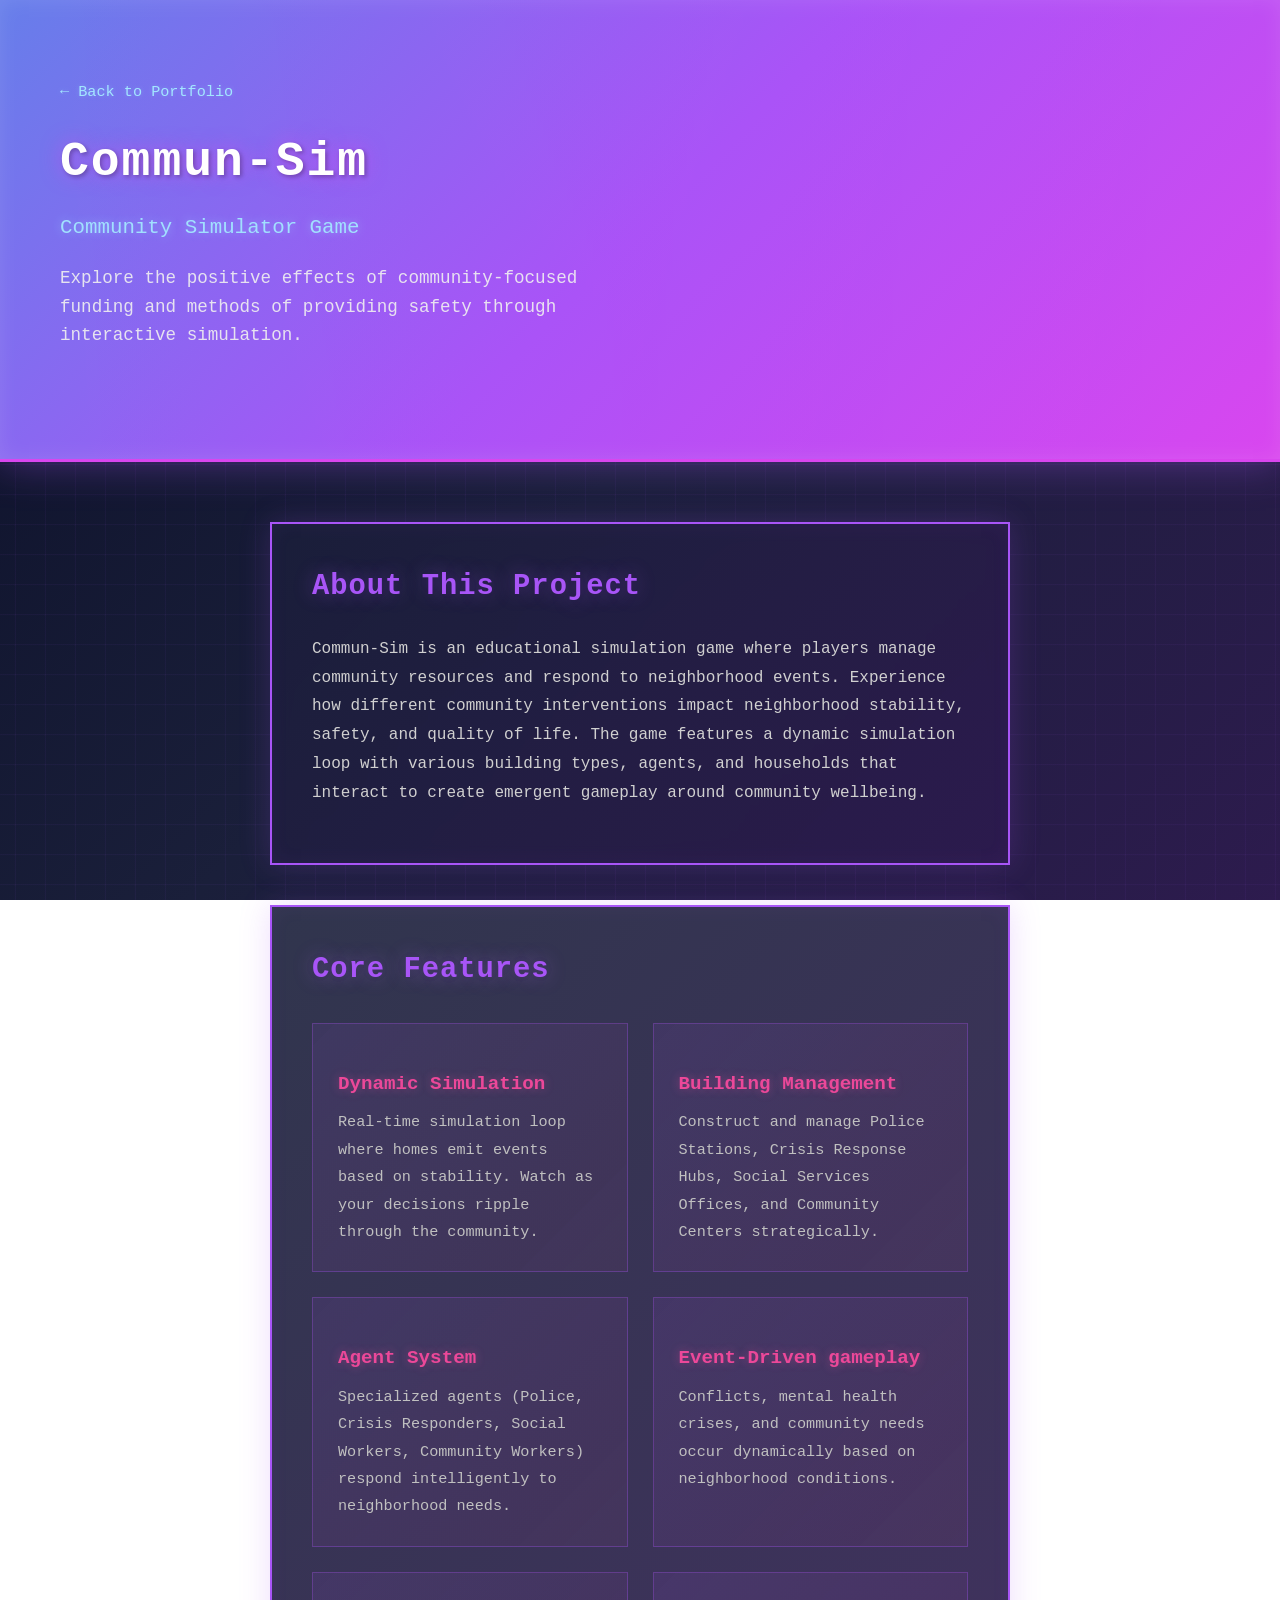
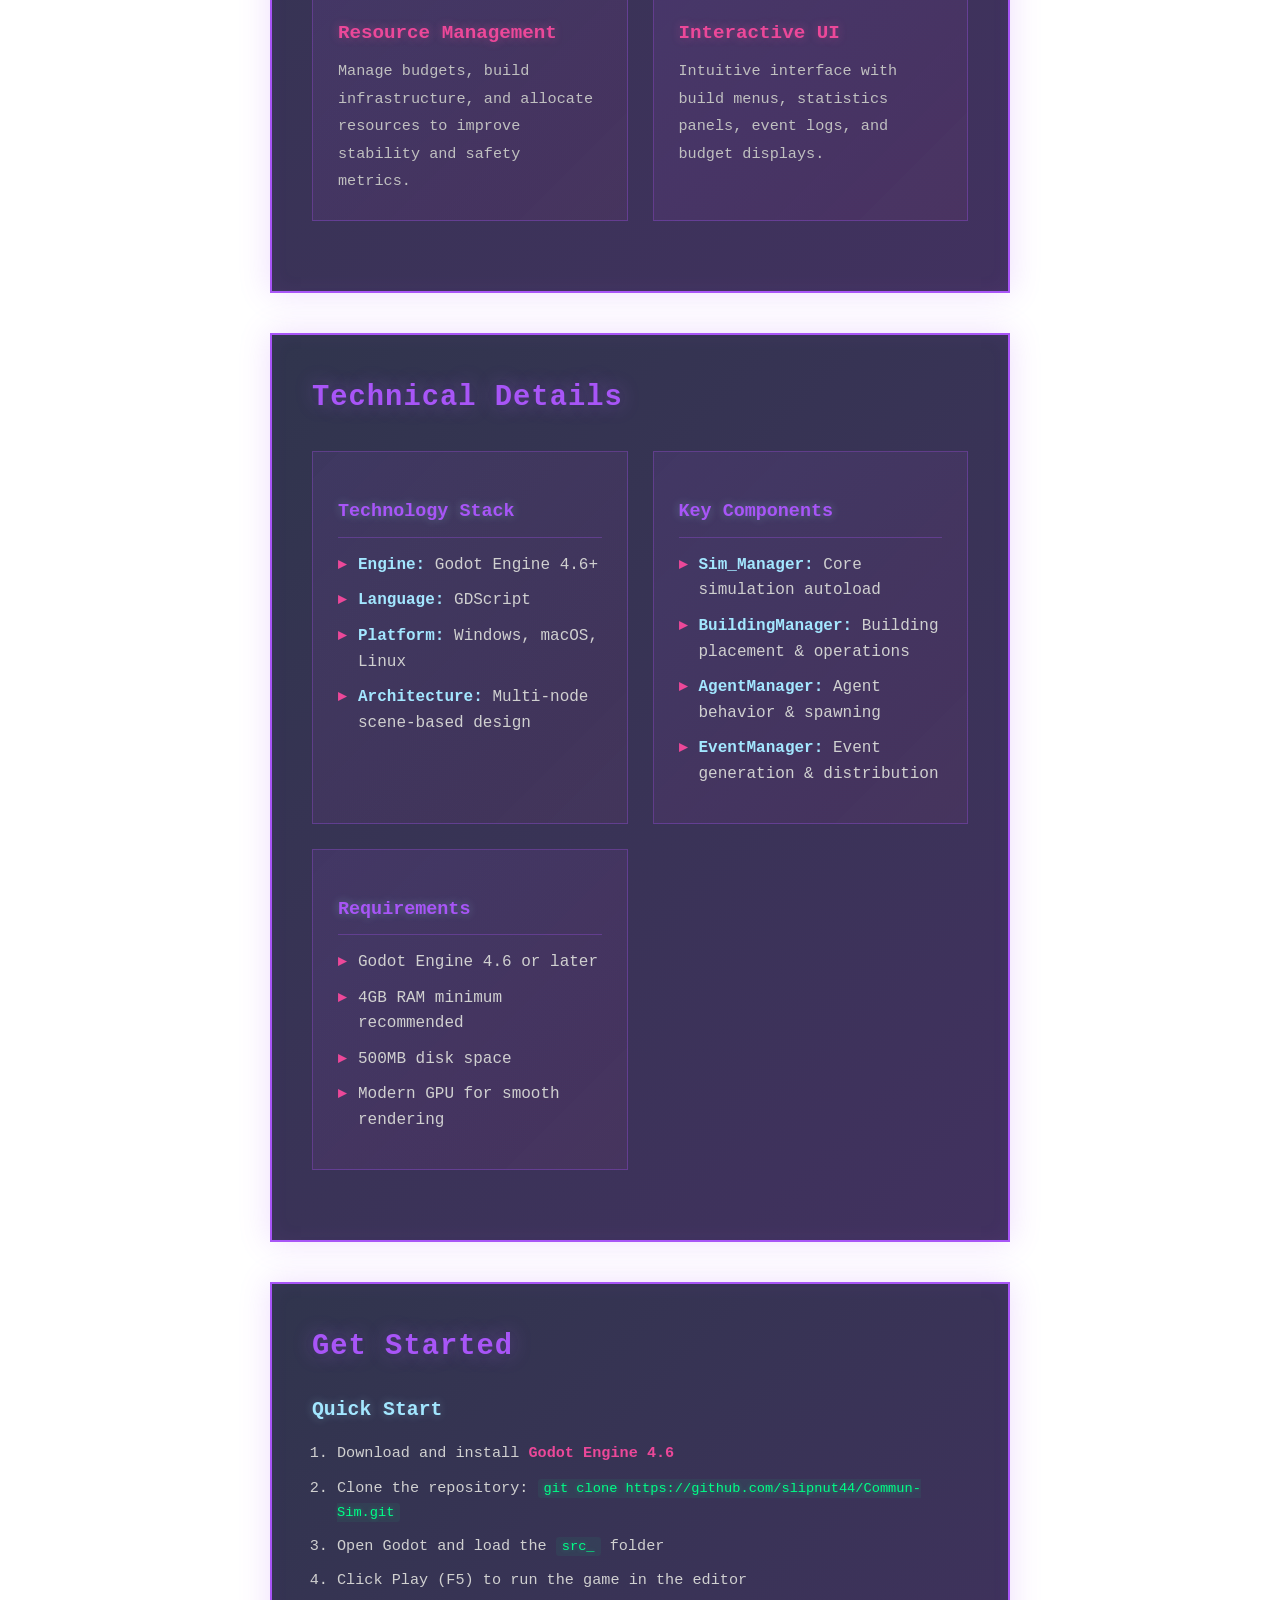
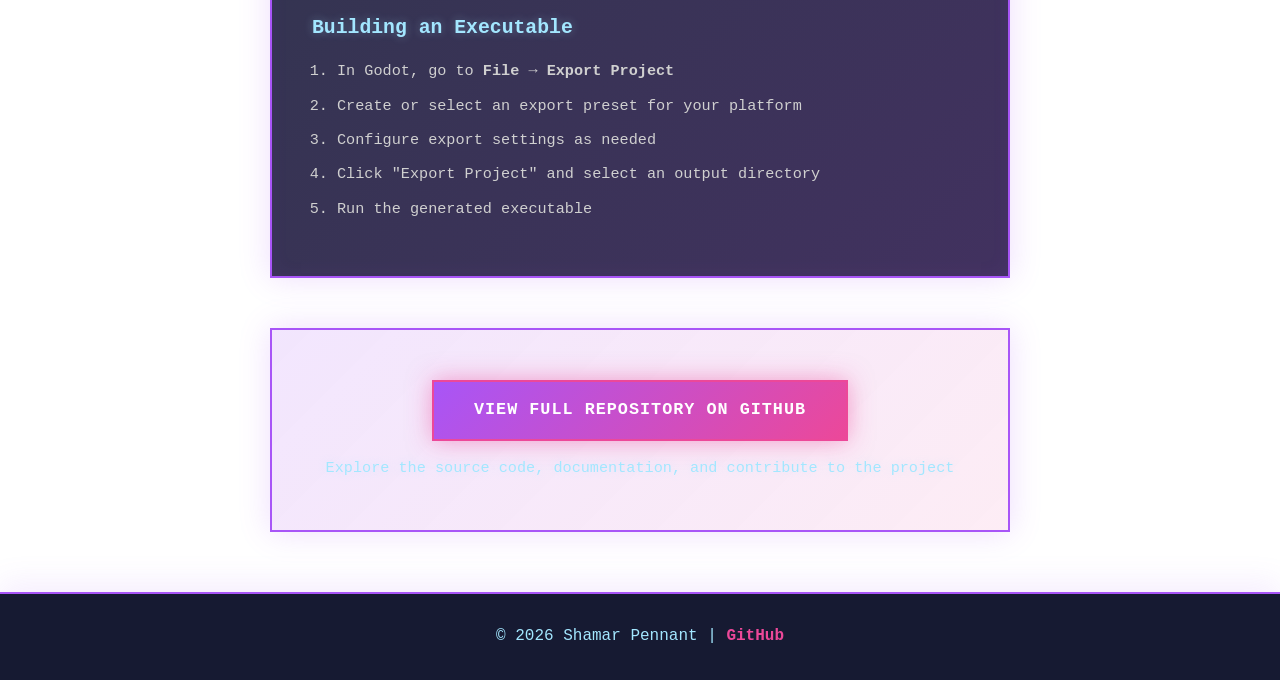
==== commun-sim.html @ 07056d63 "Add detailed project pages for Commun-Sim and dFile with comprehensive documentation" ====
<!DOCTYPE html>
<html lang="en">
<head>
    <meta charset="UTF-8">
    <meta name="viewport" content="width=device-width, initial-scale=1.0">
    <title>Commun-Sim - Community Simulator Game</title>
    <link rel="stylesheet" href="css/style.css">
</head>

<body>
    <header class="hero">
        <div class="hero-content">
            <a href="index.html" class="back-link">← Back to Portfolio</a>
            <h1>Commun-Sim</h1>
            <p class="tagline">Community Simulator Game</p>
            <p class="intro">Explore the positive effects of community-focused funding and methods of providing safety through interactive simulation.</p>
        </div>
    </header>

    <main>
        <section class="project-detail-section">
            <h2>About This Project</h2>
            <p>Commun-Sim is an educational simulation game where players manage community resources and respond to neighborhood events. Experience how different community interventions impact neighborhood stability, safety, and quality of life. The game features a dynamic simulation loop with various building types, agents, and households that interact to create emergent gameplay around community wellbeing.</p>
        </section>

        <section class="project-detail-section">
            <h2>Core Features</h2>
            <div class="features-grid">
                <div class="feature-item">
                    <h3>Dynamic Simulation</h3>
                    <p>Real-time simulation loop where homes emit events based on stability. Watch as your decisions ripple through the community.</p>
                </div>
                <div class="feature-item">
                    <h3>Building Management</h3>
                    <p>Construct and manage Police Stations, Crisis Response Hubs, Social Services Offices, and Community Centers strategically.</p>
                </div>
                <div class="feature-item">
                    <h3>Agent System</h3>
                    <p>Specialized agents (Police, Crisis Responders, Social Workers, Community Workers) respond intelligently to neighborhood needs.</p>
                </div>
                <div class="feature-item">
                    <h3>Event-Driven gameplay</h3>
                    <p>Conflicts, mental health crises, and community needs occur dynamically based on neighborhood conditions.</p>
                </div>
                <div class="feature-item">
                    <h3>Resource Management</h3>
                    <p>Manage budgets, build infrastructure, and allocate resources to improve stability and safety metrics.</p>
                </div>
                <div class="feature-item">
                    <h3>Interactive UI</h3>
                    <p>Intuitive interface with build menus, statistics panels, event logs, and budget displays.</p>
                </div>
            </div>
        </section>

        <section class="project-detail-section">
            <h2>Technical Details</h2>
            <div class="tech-info">
                <div class="tech-item">
                    <h3>Technology Stack</h3>
                    <ul>
                        <li><strong>Engine:</strong> Godot Engine 4.6+</li>
                        <li><strong>Language:</strong> GDScript</li>
                        <li><strong>Platform:</strong> Windows, macOS, Linux</li>
                        <li><strong>Architecture:</strong> Multi-node scene-based design</li>
                    </ul>
                </div>
                <div class="tech-item">
                    <h3>Key Components</h3>
                    <ul>
                        <li><strong>Sim_Manager:</strong> Core simulation autoload</li>
                        <li><strong>BuildingManager:</strong> Building placement & operations</li>
                        <li><strong>AgentManager:</strong> Agent behavior & spawning</li>
                        <li><strong>EventManager:</strong> Event generation & distribution</li>
                    </ul>
                </div>
                <div class="tech-item">
                    <h3>Requirements</h3>
                    <ul>
                        <li>Godot Engine 4.6 or later</li>
                        <li>4GB RAM minimum recommended</li>
                        <li>500MB disk space</li>
                        <li>Modern GPU for smooth rendering</li>
                    </ul>
                </div>
            </div>
        </section>

        <section class="project-detail-section">
            <h2>Get Started</h2>
            <div class="get-started-content">
                <h3>Quick Start</h3>
                <ol>
                    <li>Download and install <a href="https://godotengine.org/download/" target="_blank">Godot Engine 4.6</a></li>
                    <li>Clone the repository: <code>git clone https://github.com/slipnut44/Commun-Sim.git</code></li>
                    <li>Open Godot and load the <code>src_</code> folder</li>
                    <li>Click Play (F5) to run the game in the editor</li>
                </ol>

                <h3>Building an Executable</h3>
                <ol>
                    <li>In Godot, go to <strong>File → Export Project</strong></li>
                    <li>Create or select an export preset for your platform</li>
                    <li>Configure export settings as needed</li>
                    <li>Click "Export Project" and select an output directory</li>
                    <li>Run the generated executable</li>
                </ol>
            </div>
        </section>

        <section class="cta-section">
            <a href="https://github.com/slipnut44/Commun-Sim" class="cta-button primary" target="_blank">View Full Repository on GitHub</a>
            <p class="cta-subtitle">Explore the source code, documentation, and contribute to the project</p>
        </section>
    </main>

    <footer>
        <p>© 2026 Shamar Pennant | <a href="https://github.com/slipnut44">GitHub</a></p>
    </footer>

    <script src="js/script.js"></script>
</body>
</html>
---- css/style.css ----
* {
    margin: 0;
    padding: 0;
    box-sizing: border-box;
}

body {
    font-family: 'Monaco', 'Menlo', 'Ubuntu Mono', 'Courier New', monospace;
    line-height: 1.6;
    color: #0a0e27;
    background: linear-gradient(135deg, #0a0e27 0%, #1a1f3a 50%, #2d1b4e 100%);
    background-attachment: fixed;
    min-height: 100vh;
    position: relative;
}

body::before {
    content: '';
    position: fixed;
    top: 0;
    left: 0;
    width: 100%;
    height: 100%;
    background-image: 
        linear-gradient(0deg, transparent 24%, rgba(168, 85, 247, 0.05) 25%, rgba(168, 85, 247, 0.05) 26%, transparent 27%, transparent 74%, rgba(168, 85, 247, 0.05) 75%, rgba(168, 85, 247, 0.05) 76%, transparent 77%, transparent),
        linear-gradient(90deg, transparent 24%, rgba(168, 85, 247, 0.05) 25%, rgba(168, 85, 247, 0.05) 26%, transparent 27%, transparent 74%, rgba(168, 85, 247, 0.05) 75%, rgba(168, 85, 247, 0.05) 76%, transparent 77%, transparent);
    background-size: 60px 60px;
    background-attachment: fixed;
    pointer-events: none;
    z-index: 0;
}

body > * {
    position: relative;
    z-index: 1;
}

header.hero {
    background: linear-gradient(135deg, #667eea 0%, #a855f7 50%, #d946ef 100%);
    color: #ffffff;
    padding: 80px 60px;
    text-align: left;
    box-shadow: 0 0 40px rgba(168, 85, 247, 0.4), inset 0 0 20px rgba(255, 255, 255, 0.1);
    border-bottom: 3px solid #d946ef;
    position: relative;
    overflow: hidden;
    display: flex;
    align-items: center;
    justify-content: flex-start;
    min-height: 400px;
}

header.hero::before {
    content: '';
    position: absolute;
    top: 0;
    left: 0;
    right: 0;
    bottom: 0;
    background: 
        linear-gradient(90deg, transparent 0%, rgba(255, 0, 255, 0.03) 50%, transparent 100%);
    animation: glitch 8s ease-in-out infinite;
}

@keyframes glitch {
    0%, 100% { opacity: 0.5; }
    50% { opacity: 0.8; }
}

.hero-content {
    max-width: 700px;
    position: relative;
    z-index: 1;
    text-align: left;
    display: flex;
    flex-direction: column;
    justify-content: center;
}

header.hero h1 {
    font-size: 3em;
    margin-bottom: 10px;
    font-weight: 700;
    text-shadow: 0 0 20px rgba(217, 70, 239, 0.6), 2px 2px 4px rgba(0, 0, 0, 0.3);
    letter-spacing: 2px;
}

.tagline {
    font-size: 1.3em;
    margin-bottom: 20px;
    opacity: 0.95;
    color: #a3e7ff;
    text-shadow: 0 0 10px rgba(163, 231, 255, 0.5);
}

.intro {
    font-size: 1.1em;
    margin-bottom: 30px;
    max-width: 600px;
    opacity: 0.9;
    color: #f0f0f0;
    text-align: left;
}

.cta-button {
    display: inline-block;
    background: linear-gradient(135deg, #a855f7 0%, #ec4899 100%);
    color: #ffffff;
    padding: 12px 30px;
    border-radius: 0;
    border: 2px solid #ec4899;
    text-decoration: none;
    font-weight: 600;
    font-family: 'Monaco', 'Menlo', 'Ubuntu Mono', 'Courier New', monospace;
    transition: all 0.3s;
    box-shadow: 0 0 20px rgba(236, 72, 153, 0.4);
    text-transform: uppercase;
    letter-spacing: 1px;
}

.cta-button:hover {
    transform: translateY(-2px) skewX(-2deg);
    box-shadow: 0 0 30px rgba(236, 72, 153, 0.7), inset 0 0 20px rgba(236, 72, 153, 0.2);
    background: linear-gradient(135deg, #ec4899 0%, #a855f7 100%);
}

main {
    max-width: 900px;
    margin: 60px auto;
    padding: 0 80px;
    position: relative;
    z-index: 1;
}

.projects-section h2,
.about-section h2 {
    font-size: 2.2em;
    margin-bottom: 40px;
    text-align: left;
    color: #a855f7;
    text-shadow: 0 0 20px rgba(168, 85, 247, 0.4);
    letter-spacing: 1px;
}

.projects-container {
    display: grid;
    grid-template-columns: repeat(auto-fit, minmax(350px, 1fr));
    gap: 30px;
    margin-bottom: 60px;
}

.project-card {
    background: linear-gradient(135deg, rgba(26, 31, 58, 0.8) 0%, rgba(45, 27, 78, 0.8) 100%);
    border-radius: 0;
    padding: 30px;
    box-shadow: 0 0 30px rgba(168, 85, 247, 0.2), inset 0 0 20px rgba(168, 85, 247, 0.05);
    transition: all 0.3s;
    border: 2px solid #a855f7;
    border-left: 4px solid #ec4899;
    display: flex;
    flex-direction: column;
    backdrop-filter: blur(10px);
}

.project-card:hover {
    transform: translateY(-8px) rotateY(5deg);
    box-shadow: 0 0 40px rgba(236, 72, 153, 0.4), inset 0 0 20px rgba(168, 85, 247, 0.1);
    border-color: #ec4899;
}

.project-header {
    display: flex;
    justify-content: space-between;
    align-items: center;
    margin-bottom: 15px;
}

.project-header h3 {
    font-size: 1.5em;
    color: #a3e7ff;
    text-shadow: 0 0 10px rgba(163, 231, 255, 0.4);
}

.tech-badge {
    display: inline-block;
    padding: 5px 12px;
    border-radius: 0;
    font-size: 0.85em;
    font-weight: 600;
    color: white;
    border: 1px solid;
    font-family: 'Monaco', 'Menlo', 'Ubuntu Mono', 'Courier New', monospace;
    text-transform: uppercase;
    letter-spacing: 0.5px;
}

.tech-badge.gdscript {
    background-color: rgba(71, 140, 191, 0.3);
    border-color: #478cbf;
    box-shadow: 0 0 10px rgba(71, 140, 191, 0.4);
}

.tech-badge.cpp {
    background-color: rgba(0, 66, 126, 0.3);
    border-color: #0042be;
    box-shadow: 0 0 10px rgba(0, 66, 126, 0.4);
}

.project-description {
    color: #d0d0d0;
    margin-bottom: 15px;
    flex-grow: 1;
    text-align: left;
}

.project-meta {
    font-size: 0.9em;
    color: #00ff88;
    margin-bottom: 20px;
    text-shadow: 0 0 5px rgba(0, 255, 136, 0.3);
}

.project-link {
    color: #a855f7;
    text-decoration: none;
    font-weight: 600;
    transition: all 0.3s;
    align-self: flex-start;
    text-transform: uppercase;
    letter-spacing: 0.5px;
    border-bottom: 2px solid transparent;
}

.project-link:hover {
    color: #ec4899;
    border-bottom: 2px solid #ec4899;
    text-shadow: 0 0 10px rgba(236, 72, 153, 0.6);
}

.about-section {
    background: linear-gradient(135deg, rgba(26, 31, 58, 0.9) 0%, rgba(45, 27, 78, 0.9) 100%);
    padding: 40px;
    border-radius: 0;
    box-shadow: 0 0 30px rgba(168, 85, 247, 0.2), inset 0 0 20px rgba(168, 85, 247, 0.05);
    max-width: 100%;
    margin: 40px 0;
    border: 2px solid #a855f7;
    backdrop-filter: blur(10px);
}

.about-section p {
    font-size: 1.1em;
    color: #d0d0d0;
    line-height: 1.8;
    text-align: left;
}

footer {
    background-color: rgba(10, 14, 39, 0.95);
    color: #a3e7ff;
    text-align: center;
    padding: 30px 20px;
    margin-top: 60px;
    border-top: 2px solid #a855f7;
    box-shadow: 0 -10px 30px rgba(168, 85, 247, 0.1);
    position: relative;
    z-index: 1;
}

footer a {
    color: #ec4899;
    text-decoration: none;
    font-weight: 600;
    transition: all 0.3s;
}

footer a:hover {
    text-shadow: 0 0 10px rgba(236, 72, 153, 0.6);
    color: #a855f7;
}

/* Back Link Styling */
.back-link {
    display: inline-block;
    color: #a3e7ff;
    text-decoration: none;
    font-size: 0.95em;
    margin-bottom: 20px;
    transition: all 0.3s;
    text-shadow: 0 0 5px rgba(163, 231, 255, 0.3);
}

.back-link:hover {
    color: #ec4899;
    text-shadow: 0 0 10px rgba(236, 72, 153, 0.6);
}

/* Project Detail Sections */
.project-detail-section {
    background: linear-gradient(135deg, rgba(26, 31, 58, 0.9) 0%, rgba(45, 27, 78, 0.9) 100%);
    padding: 40px;
    border-radius: 0;
    box-shadow: 0 0 30px rgba(168, 85, 247, 0.2), inset 0 0 20px rgba(168, 85, 247, 0.05);
    margin: 40px 0;
    border: 2px solid #a855f7;
    backdrop-filter: blur(10px);
}

.project-detail-section h2 {
    color: #a855f7;
    font-size: 1.8em;
    margin-bottom: 25px;
    text-shadow: 0 0 20px rgba(168, 85, 247, 0.4);
    letter-spacing: 1px;
}

.project-detail-section h3 {
    color: #a3e7ff;
    font-size: 1.3em;
    margin: 20px 0 10px 0;
    text-shadow: 0 0 10px rgba(163, 231, 255, 0.3);
}

.project-detail-section p {
    color: #d0d0d0;
    line-height: 1.8;
    margin-bottom: 15px;
    font-size: 1em;
}

.project-detail-section a {
    color: #ec4899;
    text-decoration: none;
    font-weight: 600;
    transition: all 0.3s;
}

.project-detail-section a:hover {
    color: #a855f7;
    text-shadow: 0 0 10px rgba(236, 72, 153, 0.6);
}

/* Features Grid */
.features-grid {
    display: grid;
    grid-template-columns: repeat(auto-fit, minmax(280px, 1fr));
    gap: 25px;
    margin: 30px 0;
}

.feature-item {
    background: linear-gradient(135deg, rgba(168, 85, 247, 0.1) 0%, rgba(236, 72, 153, 0.05) 100%);
    padding: 25px;
    border: 1px solid rgba(168, 85, 247, 0.3);
    border-radius: 0;
    transition: all 0.3s;
}

.feature-item:hover {
    border-color: #ec4899;
    box-shadow: 0 0 20px rgba(168, 85, 247, 0.2), inset 0 0 15px rgba(236, 72, 153, 0.1);
    transform: translateY(-3px);
}

.feature-item h3 {
    color: #ec4899;
    font-size: 1.2em;
    margin-bottom: 10px;
    text-shadow: 0 0 10px rgba(236, 72, 153, 0.4);
}

.feature-item p {
    color: #c0c0c0;
    font-size: 0.95em;
    margin: 0;
}

/* Tech Info Grid */
.tech-info {
    display: grid;
    grid-template-columns: repeat(auto-fit, minmax(300px, 1fr));
    gap: 25px;
    margin: 30px 0;
}

.tech-item {
    background: linear-gradient(135deg, rgba(168, 85, 247, 0.1) 0%, rgba(236, 72, 153, 0.05) 100%);
    padding: 25px;
    border: 1px solid rgba(168, 85, 247, 0.3);
    border-radius: 0;
}

.tech-item h3 {
    color: #a855f7;
    font-size: 1.15em;
    margin-bottom: 15px;
    border-bottom: 1px solid rgba(168, 85, 247, 0.3);
    padding-bottom: 10px;
}

.tech-item ul {
    list-style: none;
    padding: 0;
}

.tech-item li {
    color: #d0d0d0;
    margin: 10px 0;
    padding-left: 20px;
    position: relative;
}

.tech-item li::before {
    content: '▸';
    color: #ec4899;
    font-weight: bold;
    position: absolute;
    left: 0;
}

.tech-item li strong {
    color: #a3e7ff;
}

/* Get Started Content */
.get-started-content {
    font-size: 0.95em;
}

.get-started-content ol {
    color: #d0d0d0;
    padding-left: 25px;
    margin: 15px 0;
}

.get-started-content li {
    margin: 10px 0;
    line-height: 1.6;
}

.get-started-content code {
    background: rgba(0, 255, 136, 0.05);
    color: #00ff88;
    padding: 2px 6px;
    border-radius: 3px;
    font-family: 'Monaco', 'Menlo', 'Ubuntu Mono', 'Courier New', monospace;
    text-shadow: 0 0 5px rgba(0, 255, 136, 0.3);
    font-size: 0.9em;
}

.code-block {
    display: block;
    background: rgba(0, 0, 0, 0.3);
    border: 1px solid rgba(0, 255, 136, 0.2);
    color: #00ff88;
    padding: 15px;
    margin: 15px 0;
    border-radius: 0;
    overflow-x: auto;
    font-family: 'Monaco', 'Menlo', 'Ubuntu Mono', 'Courier New', monospace;
    text-shadow: 0 0 10px rgba(0, 255, 136, 0.2);
}

/* CTA Section */
.cta-section {
    background: linear-gradient(135deg, rgba(168, 85, 247, 0.15) 0%, rgba(236, 72, 153, 0.1) 100%);
    padding: 50px 40px;
    border: 2px solid #a855f7;
    text-align: center;
    margin: 50px 0;
    border-radius: 0;
    box-shadow: 0 0 30px rgba(168, 85, 247, 0.2);
}

.cta-button.primary {
    display: inline-block;
    background: linear-gradient(135deg, #a855f7 0%, #ec4899 100%);
    color: #ffffff;
    padding: 15px 40px;
    border: 2px solid #ec4899;
    text-decoration: none;
    font-weight: 700;
    font-family: 'Monaco', 'Menlo', 'Ubuntu Mono', 'Courier New', monospace;
    transition: all 0.3s;
    box-shadow: 0 0 25px rgba(236, 72, 153, 0.5);
    text-transform: uppercase;
    letter-spacing: 1px;
    font-size: 1.05em;
}

.cta-button.primary:hover {
    transform: translateY(-3px) skewX(-2deg);
    box-shadow: 0 0 40px rgba(236, 72, 153, 0.7), inset 0 0 20px rgba(236, 72, 153, 0.2);
    background: linear-gradient(135deg, #ec4899 0%, #a855f7 100%);
}

.cta-subtitle {
    color: #a3e7ff;
    margin-top: 15px;
    font-size: 0.95em;
    text-shadow: 0 0 10px rgba(163, 231, 255, 0.3);
}

/* Responsive Design */
@media (max-width: 1024px) {
    header.hero {
        padding: 60px 50px;
    }

    main {
        padding: 0 60px;
    }

    .project-detail-section {
        padding: 30px;
    }
}

@media (max-width: 768px) {
    header.hero {
        padding: 50px 30px;
        min-height: 350px;
    }

    header.hero h1 {
        font-size: 2em;
    }

    .tagline {
        font-size: 1.1em;
    }

    main {
        padding: 0 30px;
    }

    .projects-container {
        grid-template-columns: 1fr;
    }

    .about-section {
        padding: 30px 20px;
    }

    .features-grid {
        grid-template-columns: 1fr;
        gap: 20px;
    }

    .tech-info {
        grid-template-columns: 1fr;
        gap: 20px;
    }

    .project-detail-section {
        padding: 25px 20px;
        margin: 30px 0;
    }

    .cta-section {
        padding: 40px 30px;
    }

    .cta-button.primary {
        font-size: 0.95em;
        padding: 12px 30px;
    }
}

@media (max-width: 480px) {
    header.hero {
        padding: 40px 20px;
        min-height: 300px;
    }

    header.hero h1 {
        font-size: 1.5em;
    }

    .tagline {
        font-size: 1em;
    }

    .intro {
        font-size: 1em;
    }

    main {
        padding: 0 20px;
        margin: 40px auto;
    }

    .about-section {
        padding: 20px 15px;
        margin: 30px 0;
    }

    .project-detail-section {
        padding: 20px 15px;
        margin: 20px 0;
    }

    .project-detail-section h2 {
        font-size: 1.4em;
    }

    .project-detail-section h3 {
        font-size: 1.1em;
    }

    .features-grid {
        grid-template-columns: 1fr;
        gap: 15px;
    }

    .tech-info {
        grid-template-columns: 1fr;
        gap: 15px;
    }

    .cta-section {
        padding: 30px 20px;
    }

    .code-block {
        font-size: 0.85em;
        padding: 12px;
        overflow-x: auto;
    }
}
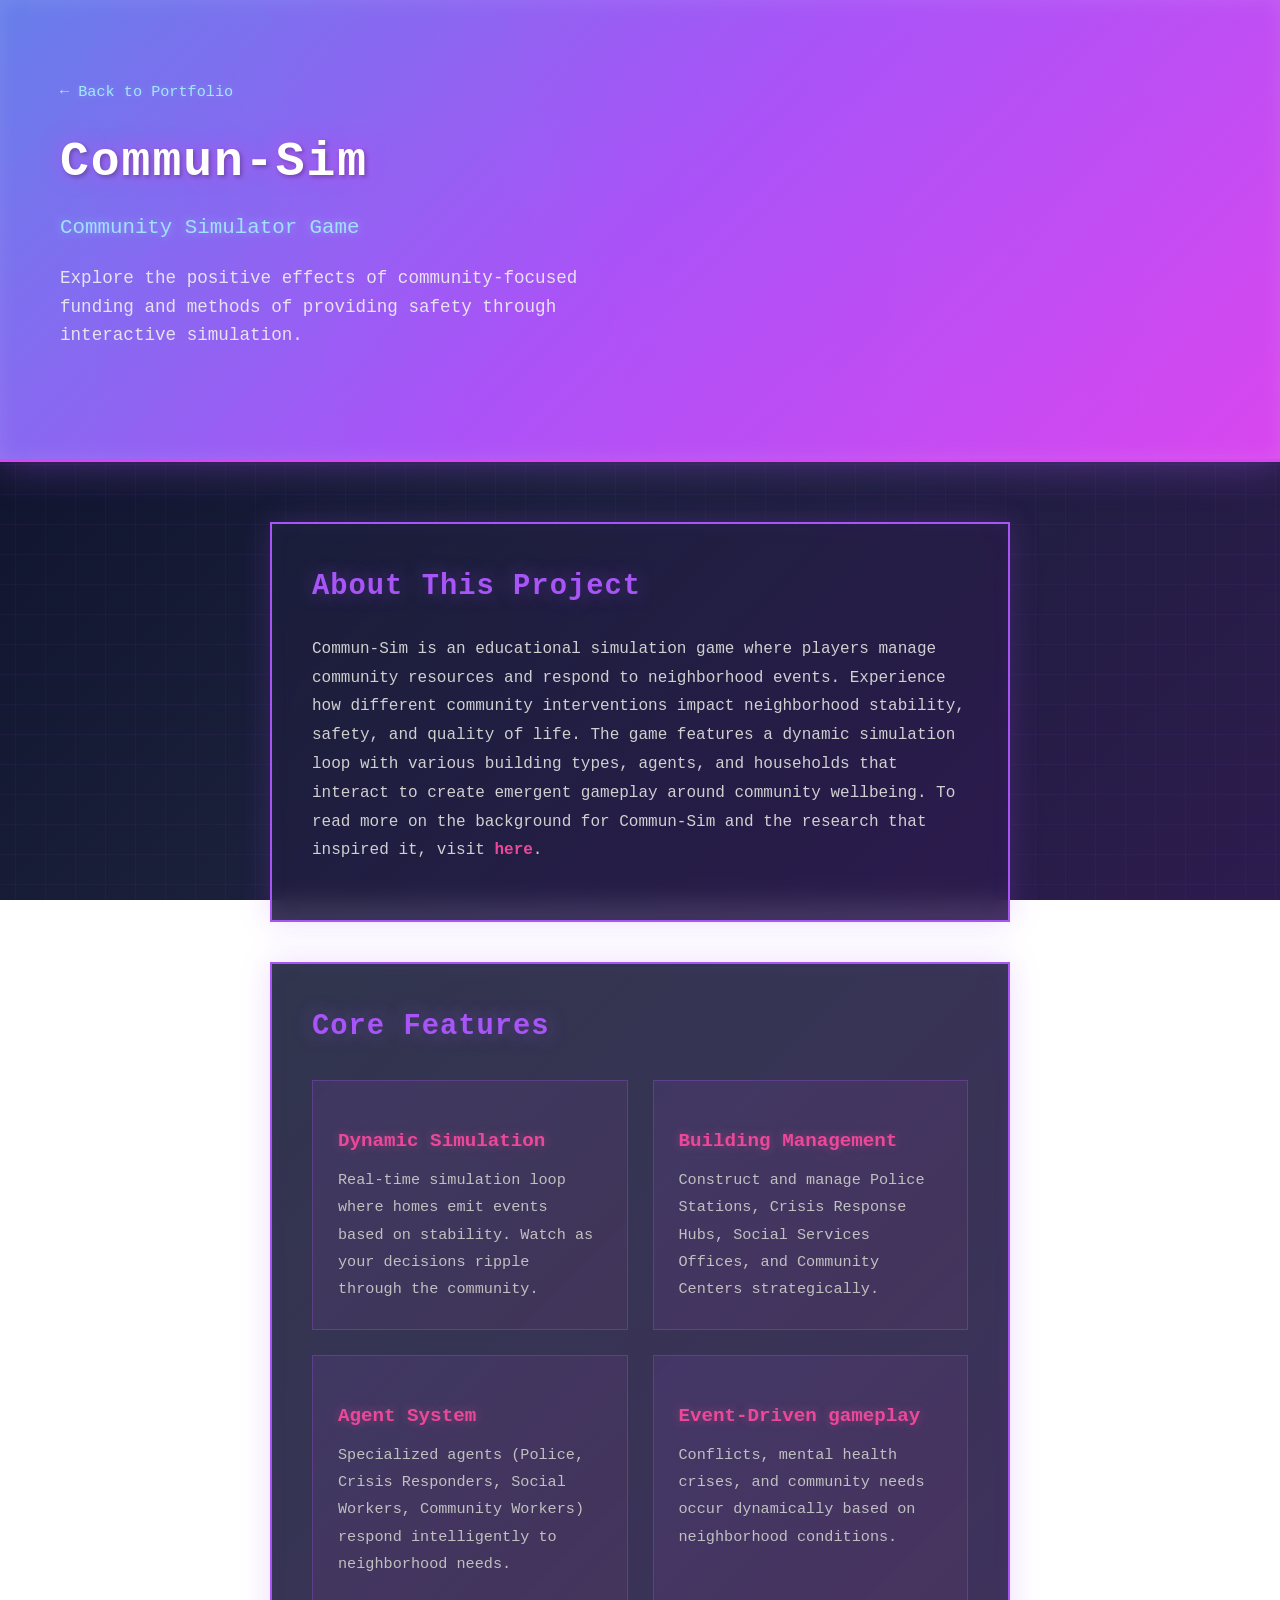
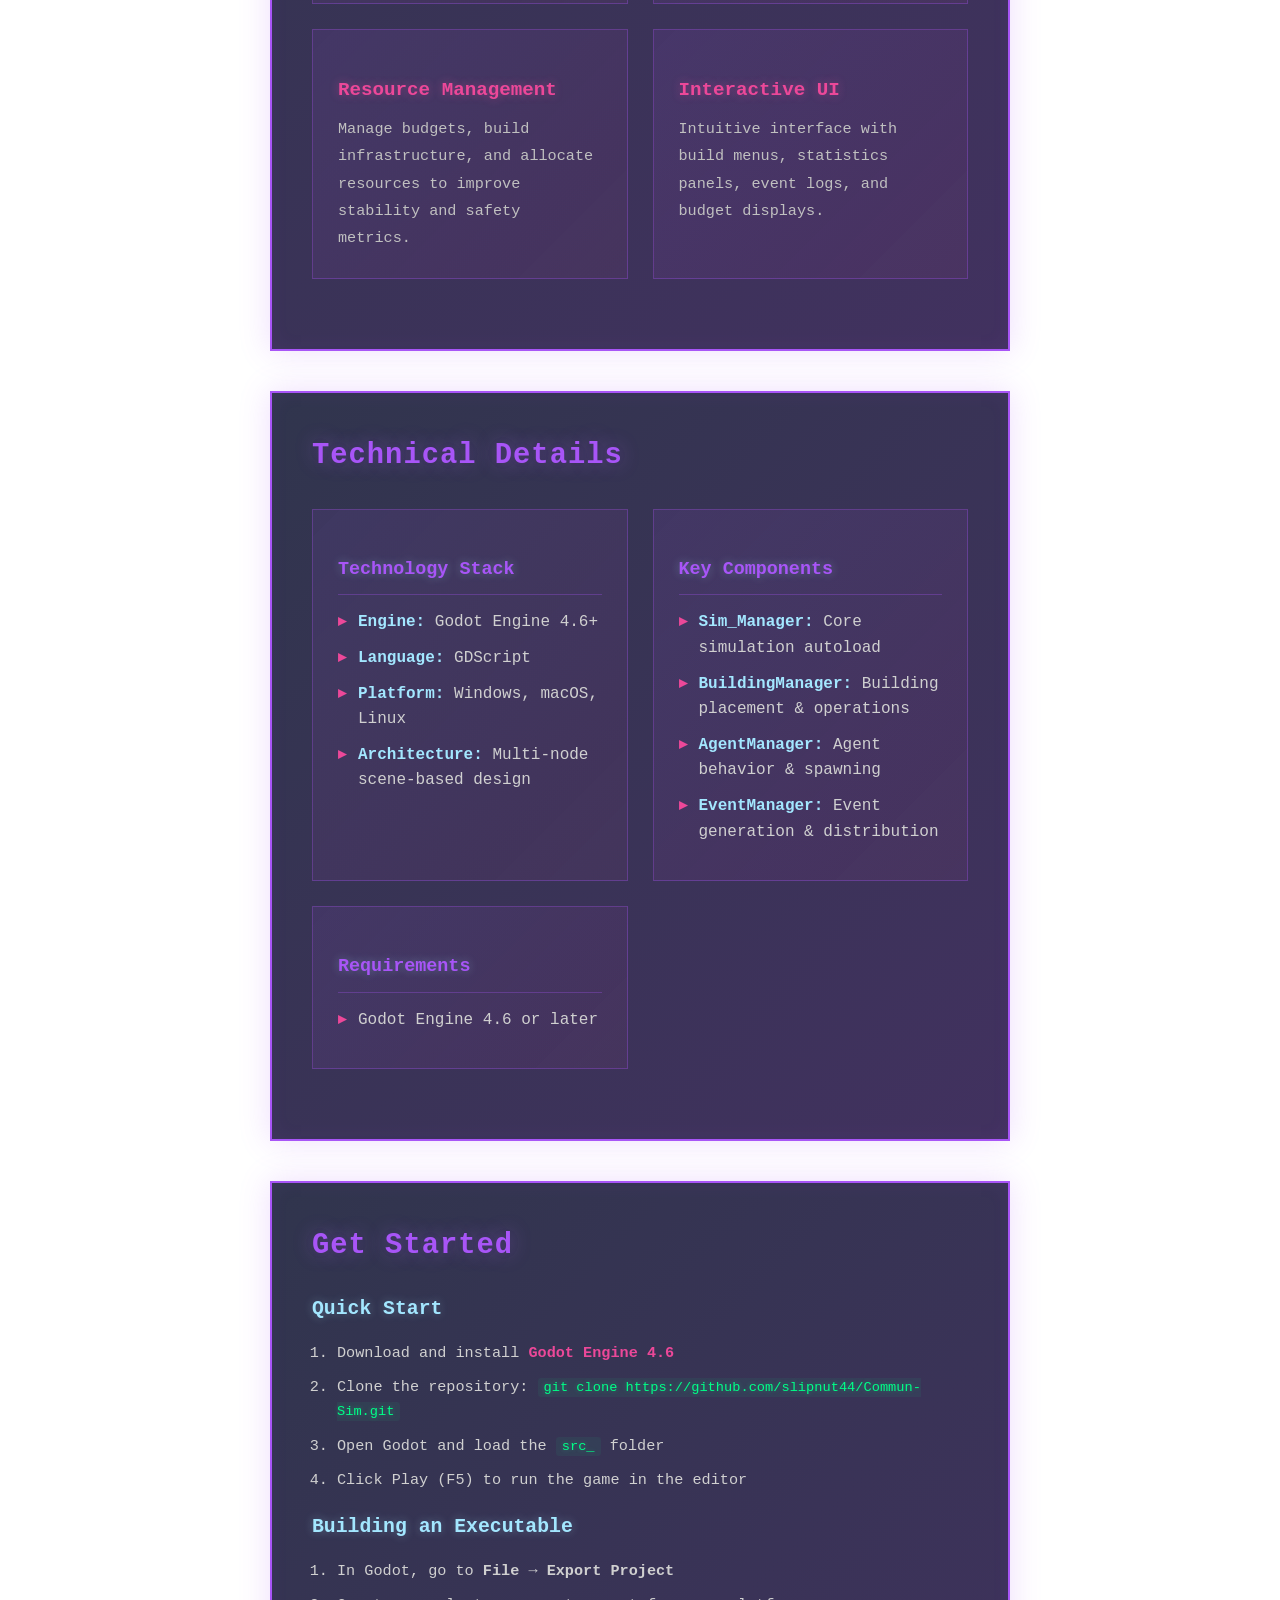
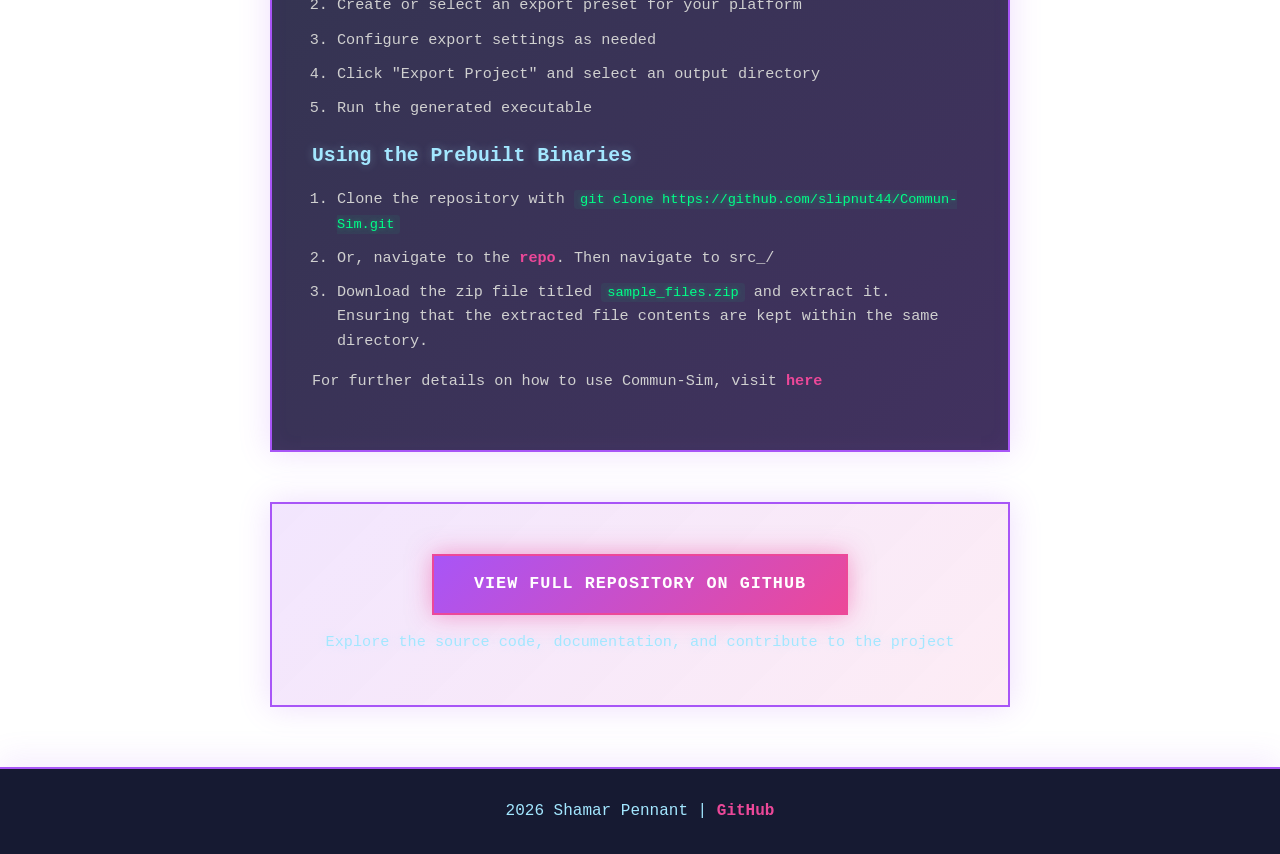
==== commit f7e2f966: "updated to re-direct to research on commun-sim and extra details on getting started with commun-sim" ====
--- a/commun-sim.html
+++ b/commun-sim.html
@@ -13,14 +13,26 @@
             <a href="index.html" class="back-link">← Back to Portfolio</a>
             <h1>Commun-Sim</h1>
             <p class="tagline">Community Simulator Game</p>
-            <p class="intro">Explore the positive effects of community-focused funding and methods of providing safety through interactive simulation.</p>
+            <p class="intro">
+                Explore the positive effects of community-focused funding and methods of providing 
+                safety through interactive simulation.
+            </p>
         </div>
     </header>
 
     <main>
         <section class="project-detail-section">
             <h2>About This Project</h2>
-            <p>Commun-Sim is an educational simulation game where players manage community resources and respond to neighborhood events. Experience how different community interventions impact neighborhood stability, safety, and quality of life. The game features a dynamic simulation loop with various building types, agents, and households that interact to create emergent gameplay around community wellbeing.</p>
+            <p>
+                Commun-Sim is an educational simulation game where players manage community resources 
+                and respond to neighborhood events. Experience how different community interventions 
+                impact neighborhood stability, safety, and quality of life. The game features a dynamic 
+                simulation loop with various building types, agents, and households that interact to 
+                create emergent gameplay around community wellbeing.
+
+                To read more on the background for Commun-Sim and the research that inspired it, visit 
+                <a href="https://deseans-space.notion.site/Critical-Reflection-Abolition-Practices-Embodied-by-Commun-Sim-32512276ddb480809eccff10b4774814">here</a>.
+            </p>
         </section>
 
         <section class="project-detail-section">
@@ -78,9 +90,6 @@
                     <h3>Requirements</h3>
                     <ul>
                         <li>Godot Engine 4.6 or later</li>
-                        <li>4GB RAM minimum recommended</li>
-                        <li>500MB disk space</li>
-                        <li>Modern GPU for smooth rendering</li>
                     </ul>
                 </div>
             </div>
@@ -105,6 +114,19 @@
                     <li>Click "Export Project" and select an output directory</li>
                     <li>Run the generated executable</li>
                 </ol>
+
+                <h3>Using the Prebuilt Binaries</h3>
+                <ol>
+                    <li>Clone the repository with <code>git clone https://github.com/slipnut44/Commun-Sim.git</code></li>
+                    <li>Or, navigate to the <a href="https://github.com/slipnut44/Commun-Sim">repo</a>. Then navigate 
+                        to src_/</li>
+                    <li>Download the zip file titled <code>sample_files.zip</code> and extract it.
+                        Ensuring that the extracted file contents are kept within the same directory.</li>
+                </ol>
+
+                <p>
+                    For further details on how to use Commun-Sim, visit <a href="https://deseans-space.notion.site/Commun-Sim-32512276ddb48062b295cb040f5b241a">here</a>
+                </p>
             </div>
         </section>
 
@@ -115,7 +137,7 @@
     </main>
 
     <footer>
-        <p>© 2026 Shamar Pennant | <a href="https://github.com/slipnut44">GitHub</a></p>
+        <p>2026 Shamar Pennant | <a href="https://github.com/slipnut44">GitHub</a></p>
     </footer>
 
     <script src="js/script.js"></script>
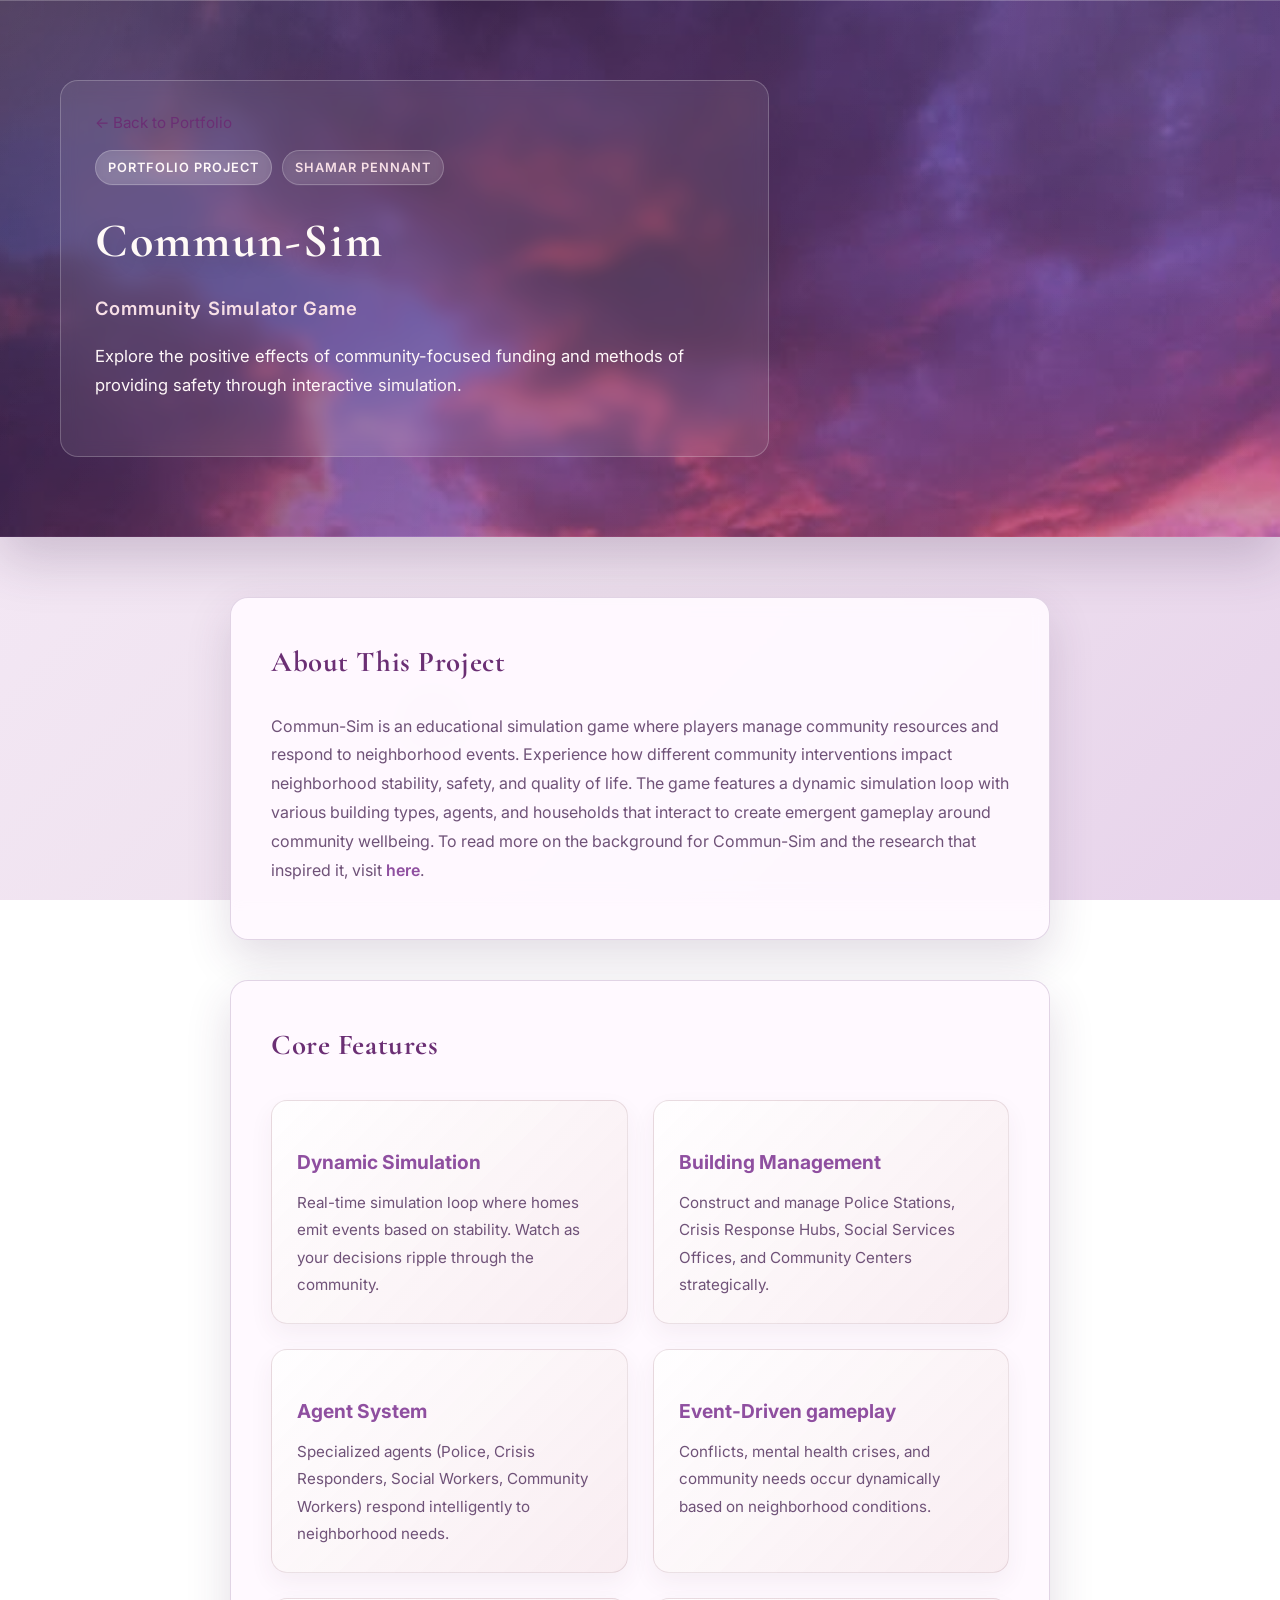
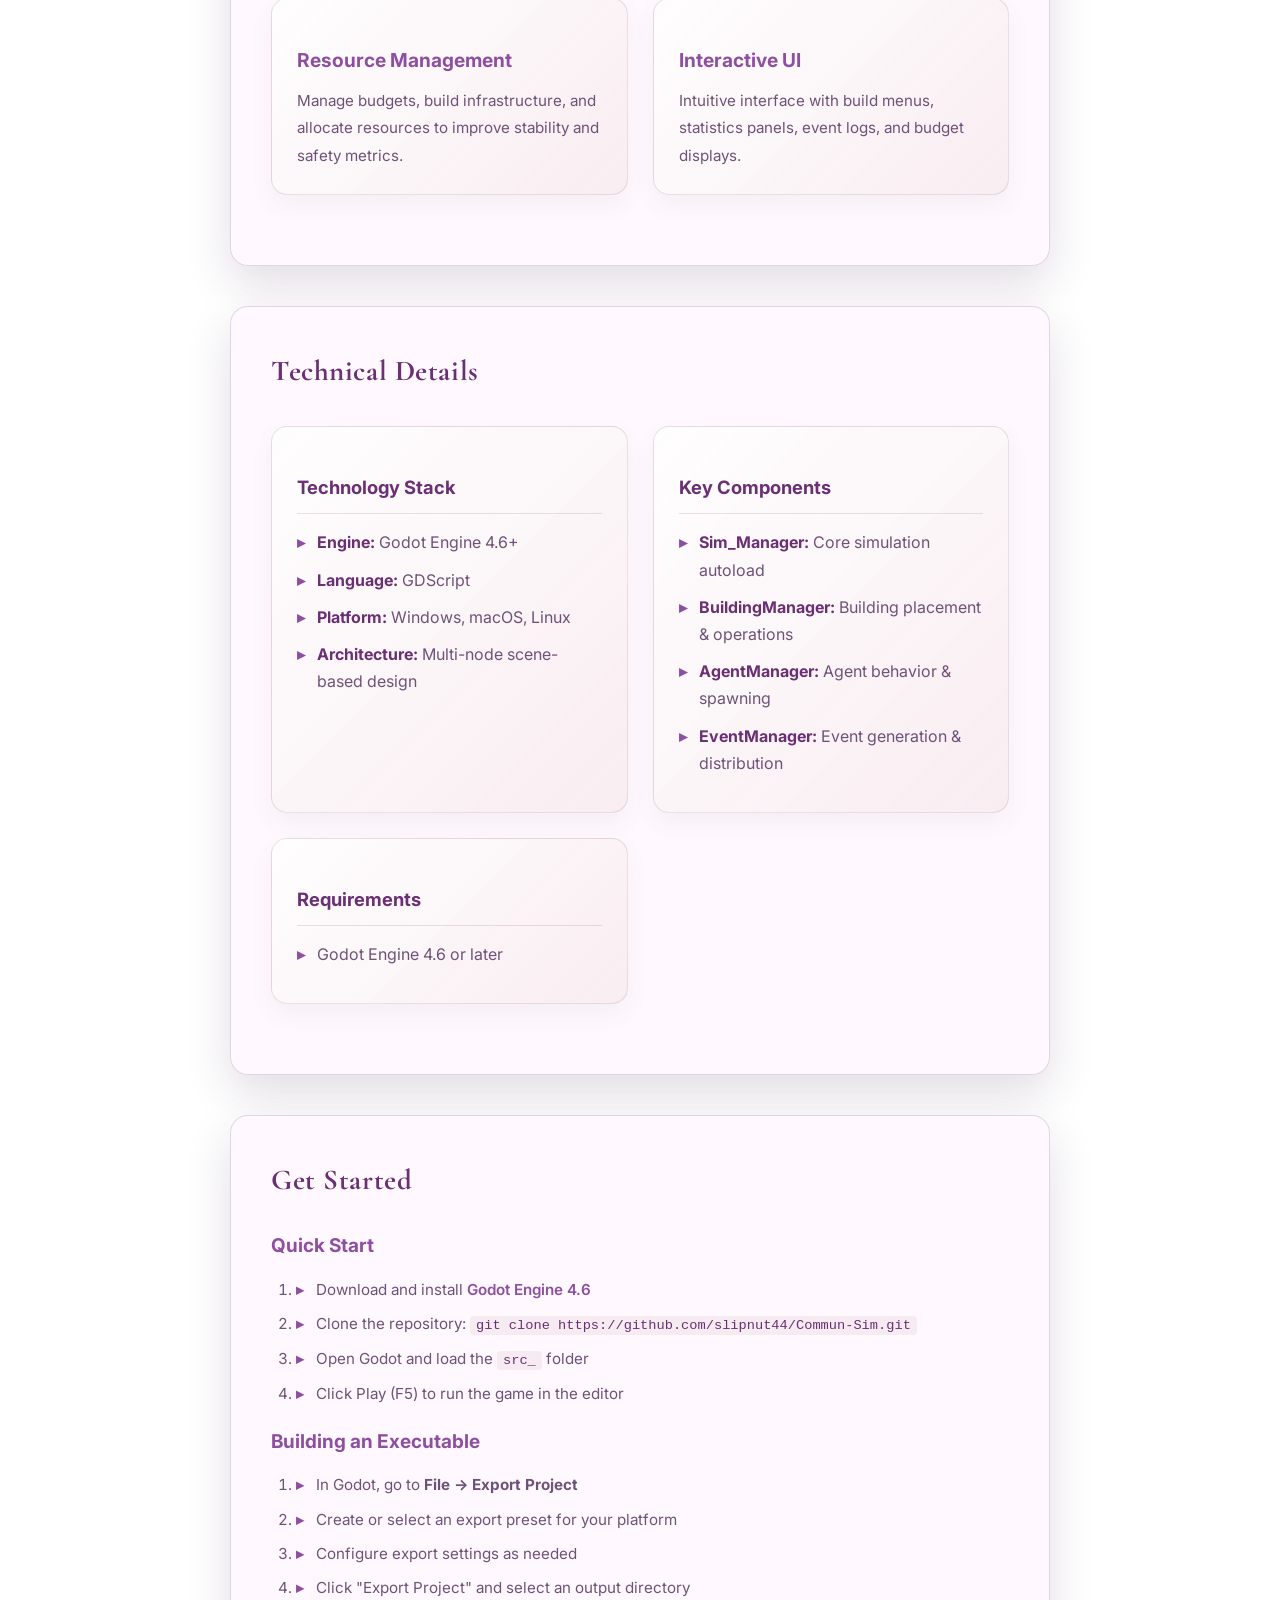
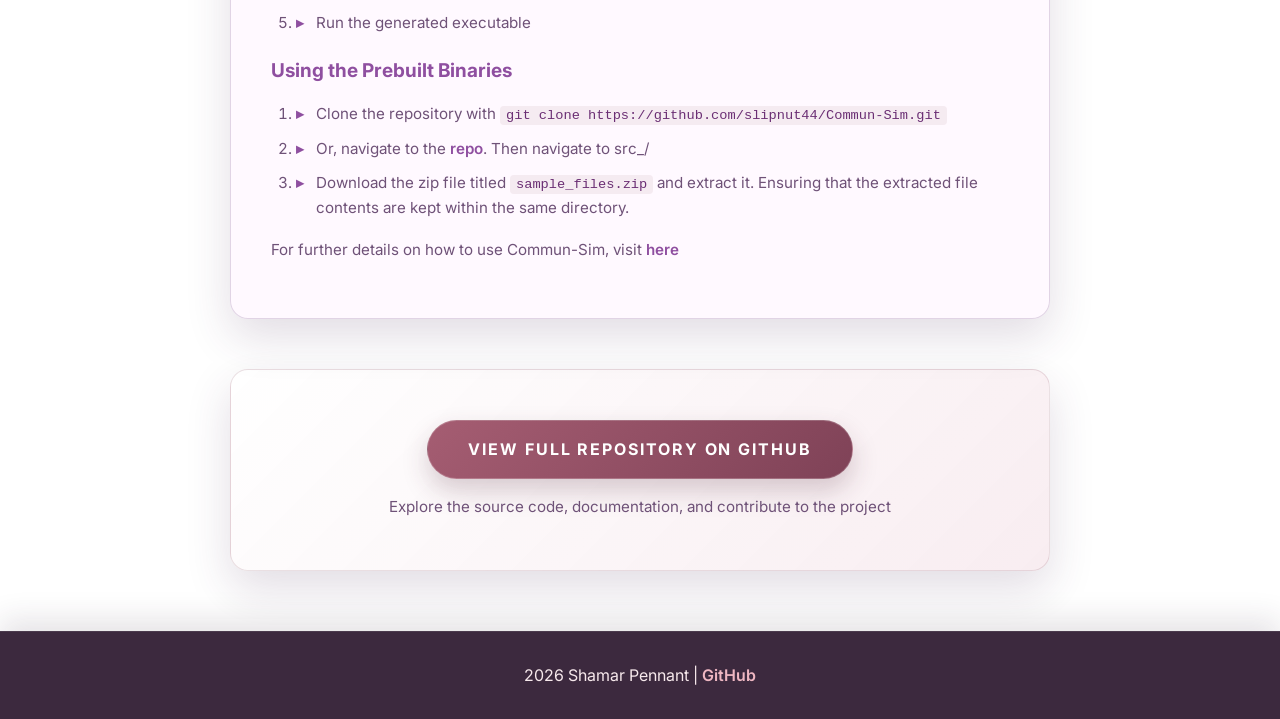
==== commit 6db4cb05: "updated to be more professionally streamlined while showing expression and creativity" ====
--- a/commun-sim.html
+++ b/commun-sim.html
@@ -11,6 +11,10 @@
     <header class="hero">
         <div class="hero-content">
             <a href="index.html" class="back-link">← Back to Portfolio</a>
+            <div class="hero-identity">
+                <span class="hero-pill">Portfolio Project</span>
+                <span class="hero-pill hero-pill--subtle">Shamar Pennant</span>
+            </div>
             <h1>Commun-Sim</h1>
             <p class="tagline">Community Simulator Game</p>
             <p class="intro">
--- a/css/style.css
+++ b/css/style.css
@@ -1,3 +1,20 @@
+@import url('https://fonts.googleapis.com/css2?family=Inter:wght@400;500;600;700&family=Cormorant+Garamond:wght@500;600;700&display=swap');
+
+:root {
+    --page-bg: #f6ebf8;
+    --page-bg-deep: #e7d3eb;
+    --surface: rgba(255, 249, 255, 0.95);
+    --surface-strong: #fefcff;
+    --text-main: #3a2141;
+    --text-muted: #6f5278;
+    --accent: #8f4fa0;
+    --accent-strong: #6b2f74;
+    --accent-soft: #d4b0e2;
+    --accent-glow: rgba(107, 47, 116, 0.16);
+    --border: rgba(90, 45, 110, 0.18);
+    --shadow: 0 18px 45px rgba(74, 41, 90, 0.16);
+}
+
 * {
     margin: 0;
     padding: 0;
@@ -5,10 +22,12 @@
 }
 
 body {
-    font-family: 'Monaco', 'Menlo', 'Ubuntu Mono', 'Courier New', monospace;
-    line-height: 1.6;
-    color: #0a0e27;
-    background: linear-gradient(135deg, #0a0e27 0%, #1a1f3a 50%, #2d1b4e 100%);
+    font-family: 'Inter', 'Segoe UI', Arial, sans-serif;
+    line-height: 1.7;
+    color: var(--text-main);
+    background:
+        radial-gradient(circle at top left, rgba(202, 165, 217, 0.28), transparent 34%),
+        linear-gradient(135deg, var(--page-bg) 0%, #efe2ef 56%, var(--page-bg-deep) 100%);
     background-attachment: fixed;
     min-height: 100vh;
     position: relative;
@@ -17,17 +36,46 @@
 body::before {
     content: '';
     position: fixed;
-    top: 0;
-    left: 0;
-    width: 100%;
-    height: 100%;
-    background-image: 
-        linear-gradient(0deg, transparent 24%, rgba(168, 85, 247, 0.05) 25%, rgba(168, 85, 247, 0.05) 26%, transparent 27%, transparent 74%, rgba(168, 85, 247, 0.05) 75%, rgba(168, 85, 247, 0.05) 76%, transparent 77%, transparent),
-        linear-gradient(90deg, transparent 24%, rgba(168, 85, 247, 0.05) 25%, rgba(168, 85, 247, 0.05) 26%, transparent 27%, transparent 74%, rgba(168, 85, 247, 0.05) 75%, rgba(168, 85, 247, 0.05) 76%, transparent 77%, transparent);
-    background-size: 60px 60px;
-    background-attachment: fixed;
+    inset: 0;
     pointer-events: none;
     z-index: 0;
+}
+
+body::after {
+    content: '';
+    position: fixed;
+    inset: -8%;
+    background-image:
+        radial-gradient(circle at 15% 18%, rgba(151, 93, 170, 0.18) 0 0, transparent 22%),
+        radial-gradient(circle at 82% 24%, rgba(186, 118, 204, 0.16) 0 0, transparent 20%),
+        radial-gradient(circle at 36% 76%, rgba(102, 58, 124, 0.14) 0 0, transparent 24%);
+    background-position: 15% 18%, 82% 24%, 36% 76%;
+    background-repeat: no-repeat;
+    background-size: 12% 12%, 10% 10%, 14% 14%;
+    mix-blend-mode: multiply;
+    opacity: 0.9;
+    pointer-events: none;
+    z-index: 0;
+    animation: ripple-fade 14s ease-in-out infinite;
+}
+
+@keyframes ripple-fade {
+    0% {
+        background-size: 12% 12%, 10% 10%, 14% 14%;
+        opacity: 0.16;
+    }
+    40% {
+        background-size: 30% 30%, 24% 24%, 34% 34%;
+        opacity: 0.28;
+    }
+    70% {
+        background-size: 46% 46%, 40% 40%, 50% 50%;
+        opacity: 0.17;
+    }
+    100% {
+        background-size: 56% 56%, 48% 48%, 60% 60%;
+        opacity: 0.08;
+    }
 }
 
 body > * {
@@ -36,96 +84,189 @@
 }
 
 header.hero {
-    background: linear-gradient(135deg, #667eea 0%, #a855f7 50%, #d946ef 100%);
-    color: #ffffff;
+    background:
+        linear-gradient(135deg, rgba(26, 10, 37, 0.74) 0%, rgba(82, 42, 98, 0.62) 42%, rgba(157, 103, 168, 0.48) 100%),
+        url('../resources/purple_sky.jpeg');
+    background-size: cover;
+    background-position: center;
+    background-repeat: no-repeat;
+    background-blend-mode: multiply, normal;
+    color: #fffaf7;
     padding: 80px 60px;
     text-align: left;
-    box-shadow: 0 0 40px rgba(168, 85, 247, 0.4), inset 0 0 20px rgba(255, 255, 255, 0.1);
-    border-bottom: 3px solid #d946ef;
+    box-shadow: inset 0 1px 0 rgba(255, 255, 255, 0.22), 0 22px 50px rgba(70, 42, 82, 0.22);
     position: relative;
     overflow: hidden;
     display: flex;
-    align-items: center;
+    align-items: flex-start;
     justify-content: flex-start;
-    min-height: 400px;
+    gap: 28px;
+    min-height: 420px;
 }
 
 header.hero::before {
     content: '';
     position: absolute;
-    top: 0;
-    left: 0;
-    right: 0;
-    bottom: 0;
-    background: 
-        linear-gradient(90deg, transparent 0%, rgba(255, 0, 255, 0.03) 50%, transparent 100%);
-    animation: glitch 8s ease-in-out infinite;
-}
-
-@keyframes glitch {
-    0%, 100% { opacity: 0.5; }
-    50% { opacity: 0.8; }
+    inset: 0;
+    background:
+        radial-gradient(circle at top left, rgba(255, 255, 255, 0.16), transparent 32%),
+        radial-gradient(circle at 90% 10%, rgba(255, 255, 255, 0.08), transparent 24%),
+        linear-gradient(120deg, transparent 0%, rgba(255, 255, 255, 0.06) 50%, transparent 100%);
+    pointer-events: none;
+    opacity: 0.95;
 }
 
 .hero-content {
-    max-width: 700px;
+    max-width: 720px;
     position: relative;
     z-index: 1;
     text-align: left;
     display: flex;
     flex-direction: column;
     justify-content: center;
+    padding: 1.8rem 2.1rem;
+    border: 1px solid rgba(255, 255, 255, 0.22);
+    background: rgba(255, 255, 255, 0.08);
+    backdrop-filter: blur(8px);
+    border-radius: 18px;
+}
+
+.hero-content--split {
+    flex-direction: row;
+    align-items: flex-start;
+    justify-content: space-between;
+    gap: 24px;
+    width: 100%;
+}
+
+.hero-text {
+    flex: 1;
+    display: flex;
+    flex-direction: column;
+    justify-content: center;
+}
+
+.hero-side {
+    display: flex;
+    flex-direction: column;
+    align-items: flex-end;
+    gap: 14px;
+    min-width: 260px;
+}
+
+.hero-profile {
+    width: 220px;
+    height: 220px;
+    flex-shrink: 0;
+    border-radius: 50%;
+    overflow: hidden;
+    border: 3px solid rgba(255, 255, 255, 0.3);
+    box-shadow: 0 16px 34px rgba(0, 0, 0, 0.2);
+    position: relative;
+    z-index: 1;
+    align-self: anchor-center;
+    margin-top: 0;
+}
+
+.hero-contact {
+    display: grid;
+    grid-template-columns: 1fr;
+    gap: 10px;
+    width: 100%;
+    padding: 12px 14px;
+    border: 1px solid rgba(255, 255, 255, 0.2);
+    border-radius: 14px;
+    background: rgba(255, 255, 255, 0.1);
+    backdrop-filter: blur(6px);
+}
+
+.contact-item {
+    display: flex;
+    align-items: center;
+    gap: 10px;
+    font-size: 0.95rem;
+}
+
+.contact-icon {
+    width: 28px;
+    height: 28px;
+    display: inline-flex;
+    align-items: center;
+    justify-content: center;
+    border-radius: 999px;
+    background: rgba(255, 255, 255, 0.16);
+    color: #fff;
+    font-weight: 700;
+    font-size: 0.9rem;
+}
+
+.contact-item a {
+    color: #fff7f8;
+    text-decoration: none;
+    transition: color 0.2s ease;
+}
+
+.contact-item a:hover {
+    color: #f8dce7;
+}
+
+.hero-profile img {
+    width: 100%;
+    height: 100%;
+    object-fit: cover;
+    display: block;
 }
 
 header.hero h1 {
-    font-size: 3em;
+    font-family: 'Cormorant Garamond', Georgia, serif;
+    font-size: 3rem;
     margin-bottom: 10px;
     font-weight: 700;
-    text-shadow: 0 0 20px rgba(217, 70, 239, 0.6), 2px 2px 4px rgba(0, 0, 0, 0.3);
-    letter-spacing: 2px;
+    letter-spacing: 0.04em;
+    text-shadow: 0 6px 20px rgba(0, 0, 0, 0.18);
 }
 
 .tagline {
-    font-size: 1.3em;
-    margin-bottom: 20px;
-    opacity: 0.95;
-    color: #a3e7ff;
-    text-shadow: 0 0 10px rgba(163, 231, 255, 0.5);
+    font-size: 1.15em;
+    margin-bottom: 18px;
+    color: #f7dfe6;
+    font-weight: 600;
+    letter-spacing: 0.04em;
 }
 
 .intro {
-    font-size: 1.1em;
-    margin-bottom: 30px;
-    max-width: 600px;
-    opacity: 0.9;
-    color: #f0f0f0;
+    font-size: 1.04em;
+    margin-bottom: 28px;
+    max-width: 640px;
+    color: #fff7f8;
     text-align: left;
 }
 
 .cta-button {
     display: inline-block;
-    background: linear-gradient(135deg, #a855f7 0%, #ec4899 100%);
+    background: linear-gradient(135deg, #a864b3 0%, #7a3f7f 100%);
     color: #ffffff;
-    padding: 12px 30px;
-    border-radius: 0;
-    border: 2px solid #ec4899;
+    padding: 12px 24px;
+    border-radius: 999px;
+    border: 1px solid rgba(255, 255, 255, 0.22);
     text-decoration: none;
     font-weight: 600;
-    font-family: 'Monaco', 'Menlo', 'Ubuntu Mono', 'Courier New', monospace;
-    transition: all 0.3s;
-    box-shadow: 0 0 20px rgba(236, 72, 153, 0.4);
+    font-family: 'Inter', 'Segoe UI', Arial, sans-serif;
+    transition: all 0.25s ease;
+    box-shadow: 0 10px 25px rgba(69, 33, 77, 0.22);
     text-transform: uppercase;
-    letter-spacing: 1px;
+    letter-spacing: 0.12em;
+    font-size: 0.9rem;
 }
 
 .cta-button:hover {
-    transform: translateY(-2px) skewX(-2deg);
-    box-shadow: 0 0 30px rgba(236, 72, 153, 0.7), inset 0 0 20px rgba(236, 72, 153, 0.2);
-    background: linear-gradient(135deg, #ec4899 0%, #a855f7 100%);
+    transform: translateY(-2px);
+    box-shadow: 0 15px 30px rgba(69, 33, 77, 0.28);
+    background: linear-gradient(135deg, #9c5ca6 0%, #6b356a 100%);
 }
 
 main {
-    max-width: 900px;
+    max-width: 980px;
     margin: 60px auto;
     padding: 0 80px;
     position: relative;
@@ -134,38 +275,38 @@
 
 .projects-section h2,
 .about-section h2 {
-    font-size: 2.2em;
-    margin-bottom: 40px;
+    font-family: 'Cormorant Garamond', Georgia, serif;
+    font-size: 2rem;
+    margin-bottom: 32px;
     text-align: left;
-    color: #a855f7;
-    text-shadow: 0 0 20px rgba(168, 85, 247, 0.4);
-    letter-spacing: 1px;
+    color: var(--accent-strong);
+    letter-spacing: 0.02em;
 }
 
 .projects-container {
     display: grid;
-    grid-template-columns: repeat(auto-fit, minmax(350px, 1fr));
+    grid-template-columns: repeat(auto-fit, minmax(300px, 1fr));
     gap: 30px;
     margin-bottom: 60px;
 }
 
 .project-card {
-    background: linear-gradient(135deg, rgba(26, 31, 58, 0.8) 0%, rgba(45, 27, 78, 0.8) 100%);
-    border-radius: 0;
+    background: var(--surface);
+    border-radius: 18px;
     padding: 30px;
-    box-shadow: 0 0 30px rgba(168, 85, 247, 0.2), inset 0 0 20px rgba(168, 85, 247, 0.05);
-    transition: all 0.3s;
-    border: 2px solid #a855f7;
-    border-left: 4px solid #ec4899;
+    box-shadow: var(--shadow);
+    transition: all 0.3s ease;
+    border: 1px solid var(--border);
+    border-left: 4px solid var(--accent);
     display: flex;
     flex-direction: column;
-    backdrop-filter: blur(10px);
+    backdrop-filter: blur(8px);
 }
 
 .project-card:hover {
-    transform: translateY(-8px) rotateY(5deg);
-    box-shadow: 0 0 40px rgba(236, 72, 153, 0.4), inset 0 0 20px rgba(168, 85, 247, 0.1);
-    border-color: #ec4899;
+    transform: translateY(-6px);
+    box-shadow: 0 20px 45px rgba(87, 45, 63, 0.16);
+    border-color: var(--accent);
 }
 
 .project-header {
@@ -176,171 +317,209 @@
 }
 
 .project-header h3 {
-    font-size: 1.5em;
-    color: #a3e7ff;
-    text-shadow: 0 0 10px rgba(163, 231, 255, 0.4);
+    font-family: 'Cormorant Garamond', Georgia, serif;
+    font-size: 1.45em;
+    color: var(--accent-strong);
 }
 
 .tech-badge {
     display: inline-block;
     padding: 5px 12px;
-    border-radius: 0;
-    font-size: 0.85em;
+    border-radius: 999px;
+    font-size: 0.82em;
     font-weight: 600;
-    color: white;
-    border: 1px solid;
-    font-family: 'Monaco', 'Menlo', 'Ubuntu Mono', 'Courier New', monospace;
+    color: var(--accent-strong);
+    border: 1px solid rgba(124, 61, 84, 0.2);
+    font-family: 'Inter', 'Segoe UI', Arial, sans-serif;
     text-transform: uppercase;
-    letter-spacing: 0.5px;
+    letter-spacing: 0.08em;
+    background: rgba(156, 79, 103, 0.08);
 }
 
 .tech-badge.gdscript {
-    background-color: rgba(71, 140, 191, 0.3);
-    border-color: #478cbf;
-    box-shadow: 0 0 10px rgba(71, 140, 191, 0.4);
+    background-color: rgba(103, 132, 175, 0.14);
+    color: #496484;
+    border-color: rgba(73, 100, 132, 0.2);
 }
 
 .tech-badge.cpp {
-    background-color: rgba(0, 66, 126, 0.3);
-    border-color: #0042be;
-    box-shadow: 0 0 10px rgba(0, 66, 126, 0.4);
+    background-color: rgba(74, 102, 152, 0.12);
+    color: #425f86;
+    border-color: rgba(66, 95, 134, 0.2);
 }
 
 .project-description {
-    color: #d0d0d0;
-    margin-bottom: 15px;
+    color: var(--text-muted);
+    margin-bottom: 16px;
     flex-grow: 1;
     text-align: left;
 }
 
 .project-meta {
-    font-size: 0.9em;
-    color: #00ff88;
+    font-size: 0.95em;
+    color: var(--accent);
     margin-bottom: 20px;
-    text-shadow: 0 0 5px rgba(0, 255, 136, 0.3);
 }
 
 .project-link {
-    color: #a855f7;
+    color: var(--accent-strong);
     text-decoration: none;
     font-weight: 600;
-    transition: all 0.3s;
+    transition: all 0.25s ease;
     align-self: flex-start;
     text-transform: uppercase;
-    letter-spacing: 0.5px;
+    letter-spacing: 0.08em;
     border-bottom: 2px solid transparent;
 }
 
 .project-link:hover {
-    color: #ec4899;
-    border-bottom: 2px solid #ec4899;
-    text-shadow: 0 0 10px rgba(236, 72, 153, 0.6);
+    color: var(--accent);
+    border-bottom: 2px solid var(--accent);
 }
 
 .about-section {
-    background: linear-gradient(135deg, rgba(26, 31, 58, 0.9) 0%, rgba(45, 27, 78, 0.9) 100%);
-    padding: 40px;
-    border-radius: 0;
-    box-shadow: 0 0 30px rgba(168, 85, 247, 0.2), inset 0 0 20px rgba(168, 85, 247, 0.05);
+    background: var(--surface);
+    padding: 36px 40px;
+    border-radius: 18px;
+    box-shadow: var(--shadow);
     max-width: 100%;
     margin: 40px 0;
-    border: 2px solid #a855f7;
-    backdrop-filter: blur(10px);
+    border: 1px solid var(--border);
+    backdrop-filter: blur(8px);
 }
 
 .about-section p {
-    font-size: 1.1em;
-    color: #d0d0d0;
+    font-size: 1.04em;
+    color: var(--text-muted);
     line-height: 1.8;
     text-align: left;
 }
 
 footer {
-    background-color: rgba(10, 14, 39, 0.95);
-    color: #a3e7ff;
+    background: rgba(53, 33, 55, 0.96);
+    color: #f7e9ec;
     text-align: center;
     padding: 30px 20px;
     margin-top: 60px;
-    border-top: 2px solid #a855f7;
-    box-shadow: 0 -10px 30px rgba(168, 85, 247, 0.1);
+    border-top: 1px solid rgba(255, 255, 255, 0.08);
+    box-shadow: 0 -12px 28px rgba(53, 33, 55, 0.12);
     position: relative;
     z-index: 1;
 }
 
 footer a {
-    color: #ec4899;
+    color: #efb7c2;
     text-decoration: none;
     font-weight: 600;
-    transition: all 0.3s;
+    transition: all 0.25s ease;
 }
 
 footer a:hover {
-    text-shadow: 0 0 10px rgba(236, 72, 153, 0.6);
-    color: #a855f7;
-}
-
-/* Back Link Styling */
+    color: #fff;
+}
+
 .back-link {
     display: inline-block;
-    color: #a3e7ff;
+    color: var(--accent-strong);
     text-decoration: none;
     font-size: 0.95em;
-    margin-bottom: 20px;
-    transition: all 0.3s;
-    text-shadow: 0 0 5px rgba(163, 231, 255, 0.3);
+    margin-bottom: 14px;
+    transition: all 0.25s ease;
 }
 
 .back-link:hover {
-    color: #ec4899;
-    text-shadow: 0 0 10px rgba(236, 72, 153, 0.6);
-}
-
-/* Project Detail Sections */
+    color: var(--accent);
+}
+
+.hero-identity {
+    display: flex;
+    flex-wrap: wrap;
+    gap: 10px;
+    margin-bottom: 16px;
+}
+
+.hero-pill {
+    display: inline-flex;
+    align-items: center;
+    padding: 6px 12px;
+    border-radius: 999px;
+    background: rgba(255, 255, 255, 0.16);
+    border: 1px solid rgba(255, 255, 255, 0.22);
+    color: #fff8f9;
+    font-size: 0.8rem;
+    font-weight: 600;
+    letter-spacing: 0.08em;
+    text-transform: uppercase;
+    backdrop-filter: blur(6px);
+}
+
+.hero-pill--subtle {
+    background: rgba(255, 255, 255, 0.08);
+    color: #f7dfe6;
+}
+
 .project-detail-section {
-    background: linear-gradient(135deg, rgba(26, 31, 58, 0.9) 0%, rgba(45, 27, 78, 0.9) 100%);
+    background: var(--surface);
     padding: 40px;
-    border-radius: 0;
-    box-shadow: 0 0 30px rgba(168, 85, 247, 0.2), inset 0 0 20px rgba(168, 85, 247, 0.05);
+    border-radius: 18px;
+    box-shadow: var(--shadow);
     margin: 40px 0;
-    border: 2px solid #a855f7;
-    backdrop-filter: blur(10px);
+    border: 1px solid var(--border);
+    backdrop-filter: blur(8px);
 }
 
 .project-detail-section h2 {
-    color: #a855f7;
+    color: var(--accent-strong);
+    font-family: 'Cormorant Garamond', Georgia, serif;
     font-size: 1.8em;
     margin-bottom: 25px;
-    text-shadow: 0 0 20px rgba(168, 85, 247, 0.4);
-    letter-spacing: 1px;
+    letter-spacing: 0.02em;
 }
 
 .project-detail-section h3 {
-    color: #a3e7ff;
-    font-size: 1.3em;
+    color: var(--accent);
+    font-size: 1.25em;
     margin: 20px 0 10px 0;
-    text-shadow: 0 0 10px rgba(163, 231, 255, 0.3);
 }
 
 .project-detail-section p {
-    color: #d0d0d0;
+    color: var(--text-muted);
     line-height: 1.8;
     margin-bottom: 15px;
     font-size: 1em;
 }
 
 .project-detail-section a {
-    color: #ec4899;
+    color: var(--accent);
     text-decoration: none;
     font-weight: 600;
-    transition: all 0.3s;
+    transition: all 0.25s ease;
 }
 
 .project-detail-section a:hover {
-    color: #a855f7;
-    text-shadow: 0 0 10px rgba(236, 72, 153, 0.6);
-}
-
-/* Features Grid */
+    color: var(--accent-strong);
+}
+
+.project-detail-section ul {
+    list-style: none;
+    padding: 0;
+}
+
+.project-detail-section li {
+    color: var(--text-muted);
+    margin: 10px 0;
+    padding-left: 20px;
+    position: relative;
+}
+
+.project-detail-section li::before {
+    content: '▸';
+    color: var(--accent);
+    font-weight: bold;
+    position: absolute;
+    left: 0;
+}
+
 .features-grid {
     display: grid;
     grid-template-columns: repeat(auto-fit, minmax(280px, 1fr));
@@ -349,33 +528,32 @@
 }
 
 .feature-item {
-    background: linear-gradient(135deg, rgba(168, 85, 247, 0.1) 0%, rgba(236, 72, 153, 0.05) 100%);
+    background: linear-gradient(135deg, rgba(255, 255, 255, 0.82) 0%, rgba(248, 236, 240, 0.9) 100%);
     padding: 25px;
-    border: 1px solid rgba(168, 85, 247, 0.3);
-    border-radius: 0;
-    transition: all 0.3s;
+    border: 1px solid rgba(124, 61, 84, 0.15);
+    border-radius: 16px;
+    transition: all 0.25s ease;
+    box-shadow: 0 10px 24px rgba(87, 45, 63, 0.06);
 }
 
 .feature-item:hover {
-    border-color: #ec4899;
-    box-shadow: 0 0 20px rgba(168, 85, 247, 0.2), inset 0 0 15px rgba(236, 72, 153, 0.1);
+    border-color: var(--accent);
     transform: translateY(-3px);
+    box-shadow: 0 14px 28px rgba(87, 45, 63, 0.1);
 }
 
 .feature-item h3 {
-    color: #ec4899;
+    color: var(--accent);
     font-size: 1.2em;
     margin-bottom: 10px;
-    text-shadow: 0 0 10px rgba(236, 72, 153, 0.4);
 }
 
 .feature-item p {
-    color: #c0c0c0;
+    color: var(--text-muted);
     font-size: 0.95em;
     margin: 0;
 }
 
-/* Tech Info Grid */
 .tech-info {
     display: grid;
     grid-template-columns: repeat(auto-fit, minmax(300px, 1fr));
@@ -384,18 +562,31 @@
 }
 
 .tech-item {
-    background: linear-gradient(135deg, rgba(168, 85, 247, 0.1) 0%, rgba(236, 72, 153, 0.05) 100%);
+    background: linear-gradient(135deg, rgba(255, 255, 255, 0.82) 0%, rgba(248, 236, 240, 0.9) 100%);
     padding: 25px;
-    border: 1px solid rgba(168, 85, 247, 0.3);
-    border-radius: 0;
+    border: 1px solid rgba(124, 61, 84, 0.15);
+    border-radius: 16px;
+    box-shadow: 0 10px 24px rgba(87, 45, 63, 0.06);
 }
 
 .tech-item h3 {
-    color: #a855f7;
+    color: var(--accent-strong);
     font-size: 1.15em;
     margin-bottom: 15px;
-    border-bottom: 1px solid rgba(168, 85, 247, 0.3);
+    border-bottom: 1px solid rgba(124, 61, 84, 0.15);
     padding-bottom: 10px;
+}
+
+h4 {
+    color: var(--accent);
+    font-size: 0.95em;
+    margin-top: 20px;
+    margin-bottom: 10px;
+    font-weight: 600;
+    letter-spacing: 0.06em;
+    text-transform: uppercase;
+    border-left: 3px solid var(--accent-soft);
+    padding-left: 12px;
 }
 
 .tech-item ul {
@@ -404,7 +595,7 @@
 }
 
 .tech-item li {
-    color: #d0d0d0;
+    color: var(--text-muted);
     margin: 10px 0;
     padding-left: 20px;
     position: relative;
@@ -412,23 +603,22 @@
 
 .tech-item li::before {
     content: '▸';
-    color: #ec4899;
+    color: var(--accent);
     font-weight: bold;
     position: absolute;
     left: 0;
 }
 
 .tech-item li strong {
-    color: #a3e7ff;
-}
-
-/* Get Started Content */
+    color: var(--accent-strong);
+}
+
 .get-started-content {
     font-size: 0.95em;
 }
 
 .get-started-content ol {
-    color: #d0d0d0;
+    color: var(--text-muted);
     padding-left: 25px;
     margin: 15px 0;
 }
@@ -439,69 +629,65 @@
 }
 
 .get-started-content code {
-    background: rgba(0, 255, 136, 0.05);
-    color: #00ff88;
+    background: rgba(124, 61, 84, 0.08);
+    color: var(--accent-strong);
     padding: 2px 6px;
-    border-radius: 3px;
+    border-radius: 4px;
     font-family: 'Monaco', 'Menlo', 'Ubuntu Mono', 'Courier New', monospace;
-    text-shadow: 0 0 5px rgba(0, 255, 136, 0.3);
     font-size: 0.9em;
 }
 
 .code-block {
     display: block;
-    background: rgba(0, 0, 0, 0.3);
-    border: 1px solid rgba(0, 255, 136, 0.2);
-    color: #00ff88;
+    background: rgba(53, 33, 47, 0.06);
+    border: 1px solid rgba(124, 61, 84, 0.14);
+    color: var(--accent-strong);
     padding: 15px;
     margin: 15px 0;
-    border-radius: 0;
+    border-radius: 12px;
     overflow-x: auto;
     font-family: 'Monaco', 'Menlo', 'Ubuntu Mono', 'Courier New', monospace;
-    text-shadow: 0 0 10px rgba(0, 255, 136, 0.2);
-}
-
-/* CTA Section */
+}
+
 .cta-section {
-    background: linear-gradient(135deg, rgba(168, 85, 247, 0.15) 0%, rgba(236, 72, 153, 0.1) 100%);
+    background: linear-gradient(135deg, rgba(255, 255, 255, 0.88) 0%, rgba(248, 236, 240, 0.95) 100%);
     padding: 50px 40px;
-    border: 2px solid #a855f7;
+    border: 1px solid rgba(124, 61, 84, 0.16);
     text-align: center;
     margin: 50px 0;
-    border-radius: 0;
-    box-shadow: 0 0 30px rgba(168, 85, 247, 0.2);
+    border-radius: 18px;
+    box-shadow: var(--shadow);
 }
 
 .cta-button.primary {
     display: inline-block;
-    background: linear-gradient(135deg, #a855f7 0%, #ec4899 100%);
+    background: linear-gradient(135deg, #a55d72 0%, #7f4257 100%);
     color: #ffffff;
     padding: 15px 40px;
-    border: 2px solid #ec4899;
+    border: 1px solid rgba(255, 255, 255, 0.2);
     text-decoration: none;
     font-weight: 700;
-    font-family: 'Monaco', 'Menlo', 'Ubuntu Mono', 'Courier New', monospace;
-    transition: all 0.3s;
-    box-shadow: 0 0 25px rgba(236, 72, 153, 0.5);
+    font-family: 'Inter', 'Segoe UI', Arial, sans-serif;
+    transition: all 0.25s ease;
+    box-shadow: 0 12px 26px rgba(80, 35, 54, 0.22);
     text-transform: uppercase;
-    letter-spacing: 1px;
-    font-size: 1.05em;
+    letter-spacing: 0.12em;
+    font-size: 1.0em;
+    border-radius: 999px;
 }
 
 .cta-button.primary:hover {
-    transform: translateY(-3px) skewX(-2deg);
-    box-shadow: 0 0 40px rgba(236, 72, 153, 0.7), inset 0 0 20px rgba(236, 72, 153, 0.2);
-    background: linear-gradient(135deg, #ec4899 0%, #a855f7 100%);
+    transform: translateY(-3px);
+    box-shadow: 0 16px 34px rgba(80, 35, 54, 0.28);
+    background: linear-gradient(135deg, #985464 0%, #6e3b4d 100%);
 }
 
 .cta-subtitle {
-    color: #a3e7ff;
+    color: var(--text-muted);
     margin-top: 15px;
     font-size: 0.95em;
-    text-shadow: 0 0 10px rgba(163, 231, 255, 0.3);
-}
-
-/* Responsive Design */
+}
+
 @media (max-width: 1024px) {
     header.hero {
         padding: 60px 50px;
@@ -520,6 +706,15 @@
     header.hero {
         padding: 50px 30px;
         min-height: 350px;
+        flex-direction: column;
+        align-items: flex-start;
+        gap: 20px;
+    }
+
+    .hero-profile {
+        width: 160px;
+        height: 160px;
+        margin-right: 0;
     }
 
     header.hero h1 {
@@ -572,6 +767,28 @@
         padding: 40px 20px;
         min-height: 300px;
     }
+    .hero-content--split {
+        flex-direction: column;
+        align-items: flex-start;
+    }
+
+    .hero-side {
+        width: 100%;
+        align-items: flex-start;
+        min-width: 0;
+    }
+
+    .hero-contact {
+        max-width: 100%;
+    }
+    .hero-content {
+        padding: 1.2rem 1rem;
+    }
+
+    .hero-profile {
+        width: 132px;
+        height: 132px;
+    }
 
     header.hero h1 {
         font-size: 1.5em;
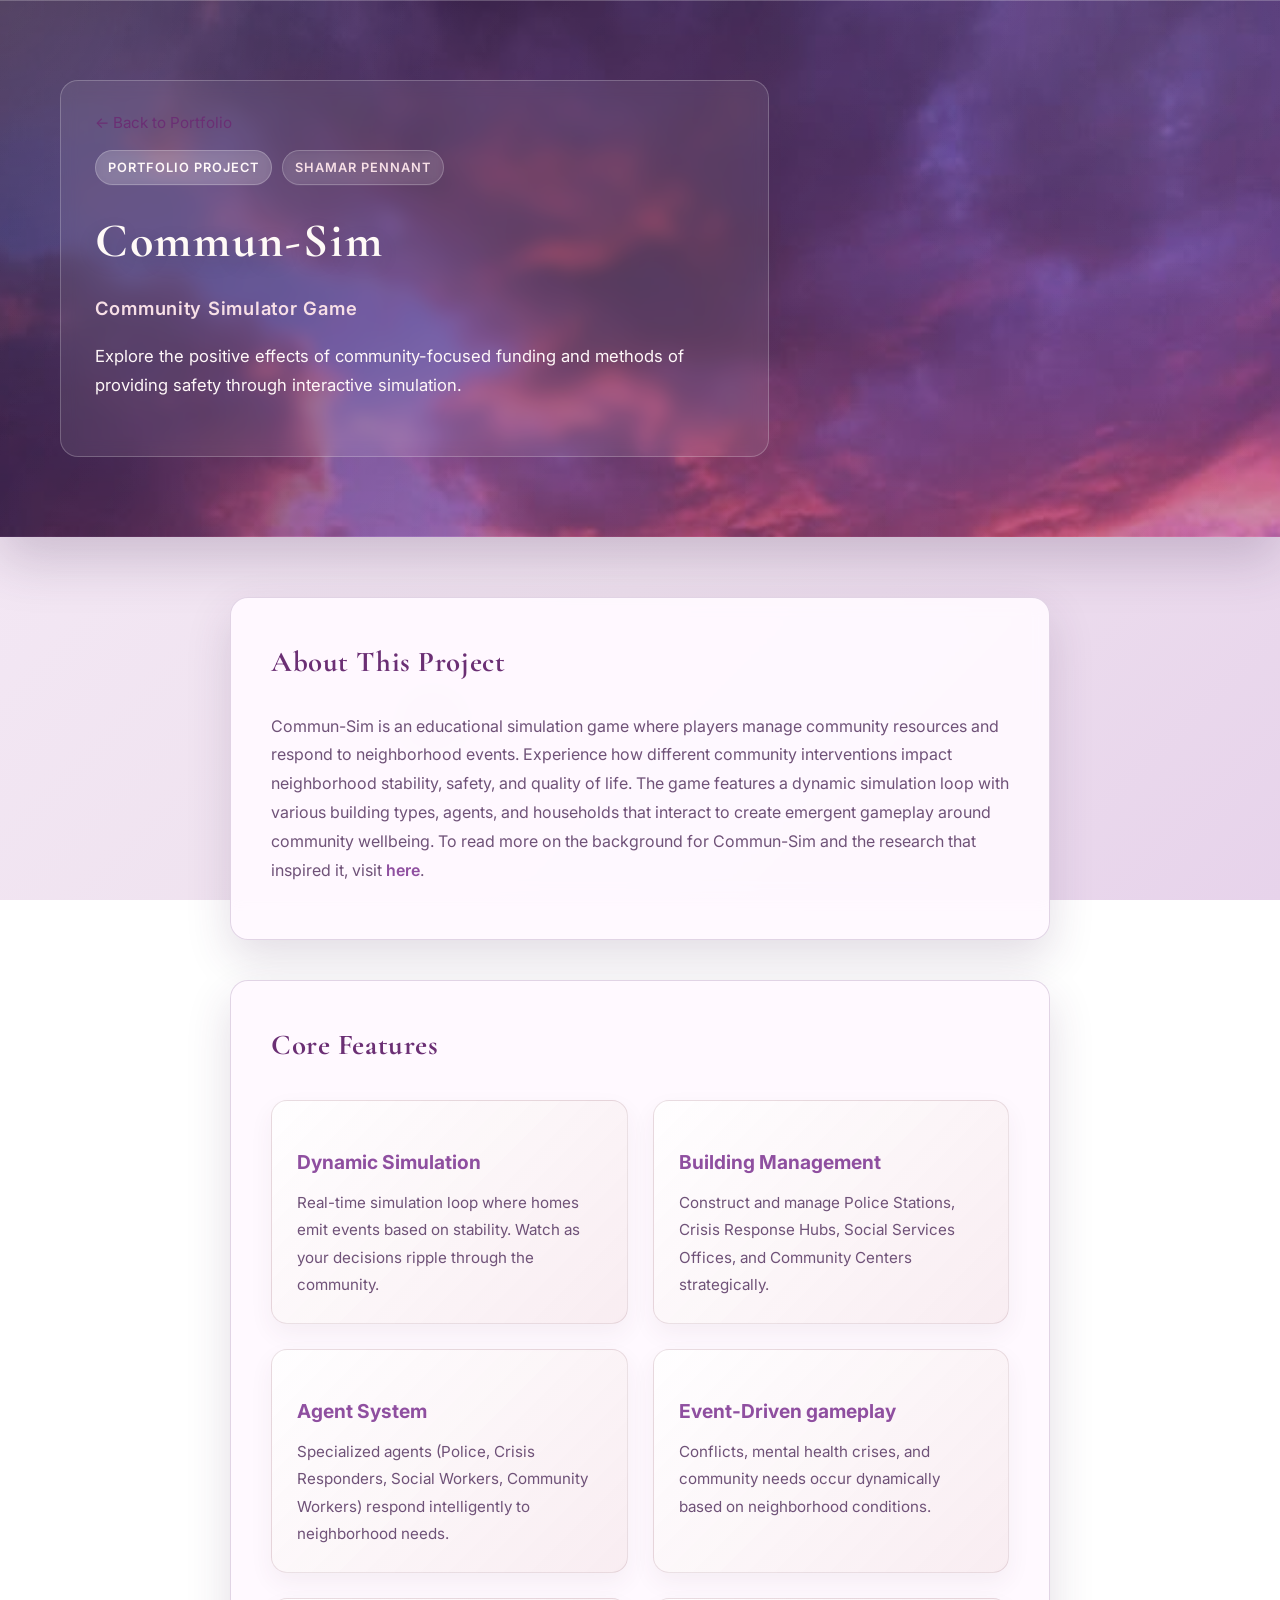
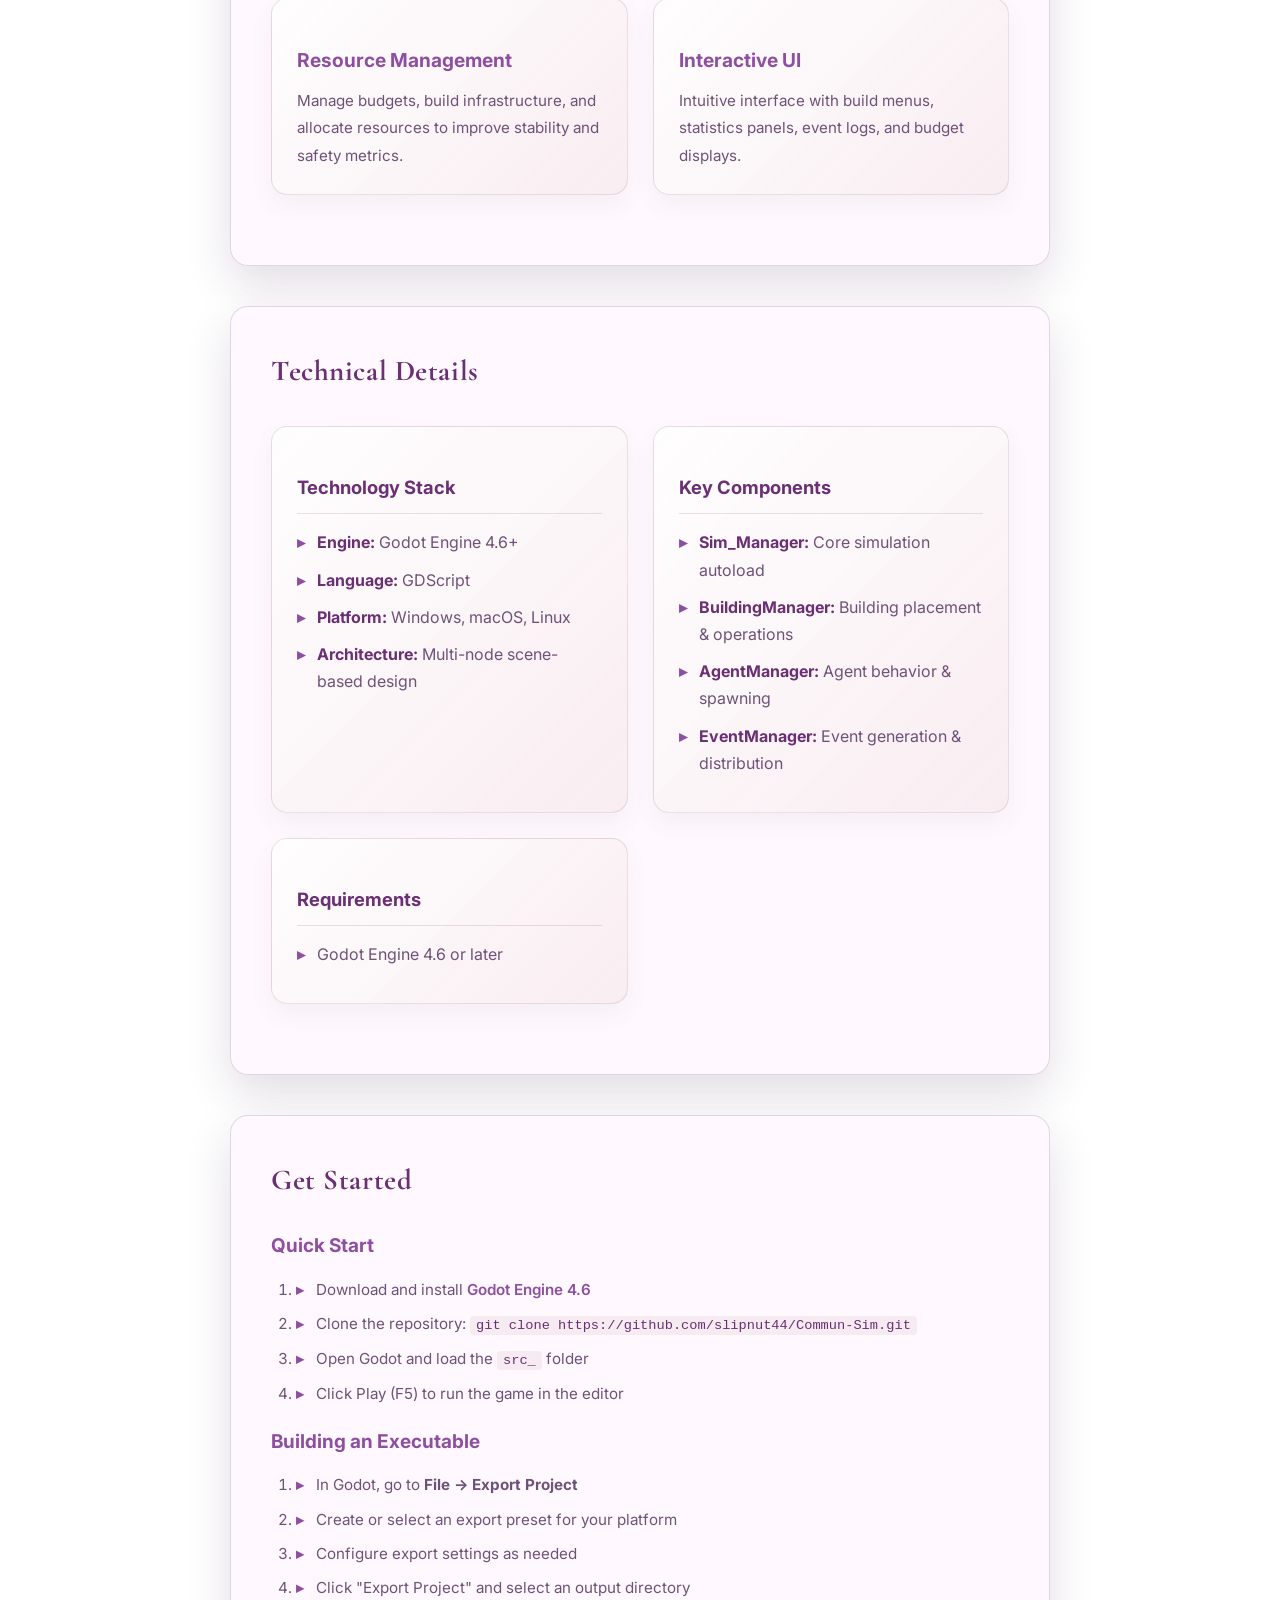
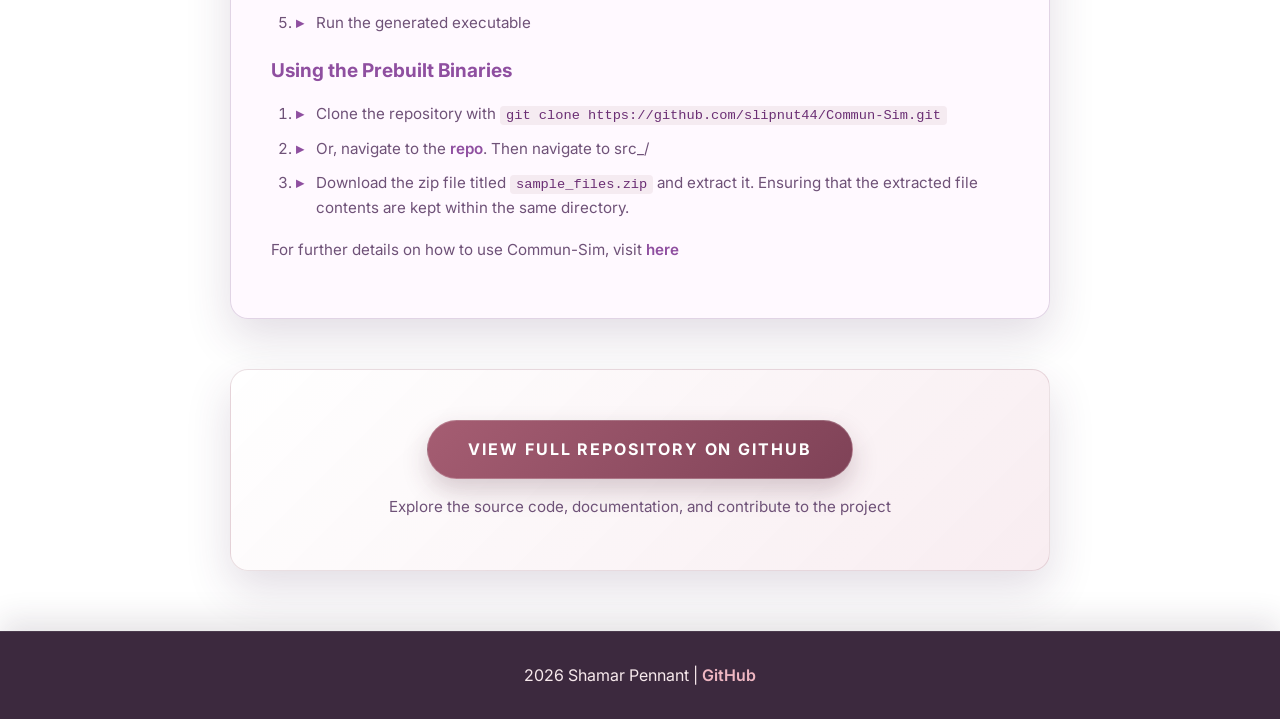
==== commit d862bfe3: "tightened some animations, reorganized sections, and buffed out the about me section" ====
--- a/commun-sim.html
+++ b/commun-sim.html
@@ -25,7 +25,7 @@
     </header>
 
     <main>
-        <section class="project-detail-section">
+        <section class="project-detail-section reveal-element">
             <h2>About This Project</h2>
             <p>
                 Commun-Sim is an educational simulation game where players manage community resources 
@@ -39,7 +39,7 @@
             </p>
         </section>
 
-        <section class="project-detail-section">
+        <section class="project-detail-section reveal-element">
             <h2>Core Features</h2>
             <div class="features-grid">
                 <div class="feature-item">
@@ -69,7 +69,7 @@
             </div>
         </section>
 
-        <section class="project-detail-section">
+        <section class="project-detail-section reveal-element">
             <h2>Technical Details</h2>
             <div class="tech-info">
                 <div class="tech-item">
@@ -99,7 +99,7 @@
             </div>
         </section>
 
-        <section class="project-detail-section">
+        <section class="project-detail-section reveal-element">
             <h2>Get Started</h2>
             <div class="get-started-content">
                 <h3>Quick Start</h3>
@@ -134,7 +134,7 @@
             </div>
         </section>
 
-        <section class="cta-section">
+        <section class="cta-section reveal-element">
             <a href="https://github.com/slipnut44/Commun-Sim" class="cta-button primary" target="_blank">View Full Repository on GitHub</a>
             <p class="cta-subtitle">Explore the source code, documentation, and contribute to the project</p>
         </section>
--- a/css/style.css
+++ b/css/style.css
@@ -273,6 +273,22 @@
     z-index: 1;
 }
 
+.reveal-element {
+    opacity: 1;
+    transform: translateY(0);
+    transition: opacity 0.6s ease, transform 0.6s ease;
+}
+
+.reveal-element.reveal-hidden {
+    opacity: 0;
+    transform: translateY(20px);
+}
+
+.reveal-element.is-visible {
+    opacity: 1;
+    transform: translateY(0);
+}
+
 .projects-section h2,
 .about-section h2 {
     font-family: 'Cormorant Garamond', Georgia, serif;
@@ -393,6 +409,67 @@
     color: var(--text-muted);
     line-height: 1.8;
     text-align: left;
+}
+
+@media (max-width: 768px) {
+    header.hero {
+        padding: 48px 24px;
+    }
+
+    .hero-content--split {
+        flex-direction: column;
+        align-items: center;
+        gap: 20px;
+    }
+
+    .hero-text {
+        width: 100%;
+        align-items: center;
+        text-align: center;
+    }
+
+    .hero-text .intro {
+        text-align: center;
+    }
+
+    .hero-side {
+        width: 100%;
+        min-width: 0;
+        align-items: center;
+    }
+
+    .hero-profile {
+        width: 180px;
+        height: 180px;
+    }
+
+    .hero-contact {
+        width: 100%;
+        max-width: 320px;
+    }
+
+    .hero-cta--desktop {
+        display: none;
+    }
+
+    .hero-cta--mobile {
+        display: inline-block;
+        width: 100%;
+        max-width: 320px;
+        text-align: center;
+        margin-top: 12px;
+    }
+}
+
+@media (min-width: 769px) {
+    .hero-cta--desktop {
+        display: inline-block;
+        margin-top: 0;
+    }
+
+    .hero-cta--mobile {
+        display: none;
+    }
 }
 
 footer {
@@ -567,6 +644,13 @@
     border: 1px solid rgba(124, 61, 84, 0.15);
     border-radius: 16px;
     box-shadow: 0 10px 24px rgba(87, 45, 63, 0.06);
+    transition: all 0.25s ease;
+}
+
+.tech-item:hover {
+    border-color: var(--accent);
+    transform: translateY(-3px);
+    box-shadow: 0 14px 28px rgba(87, 45, 63, 0.1);
 }
 
 .tech-item h3 {
